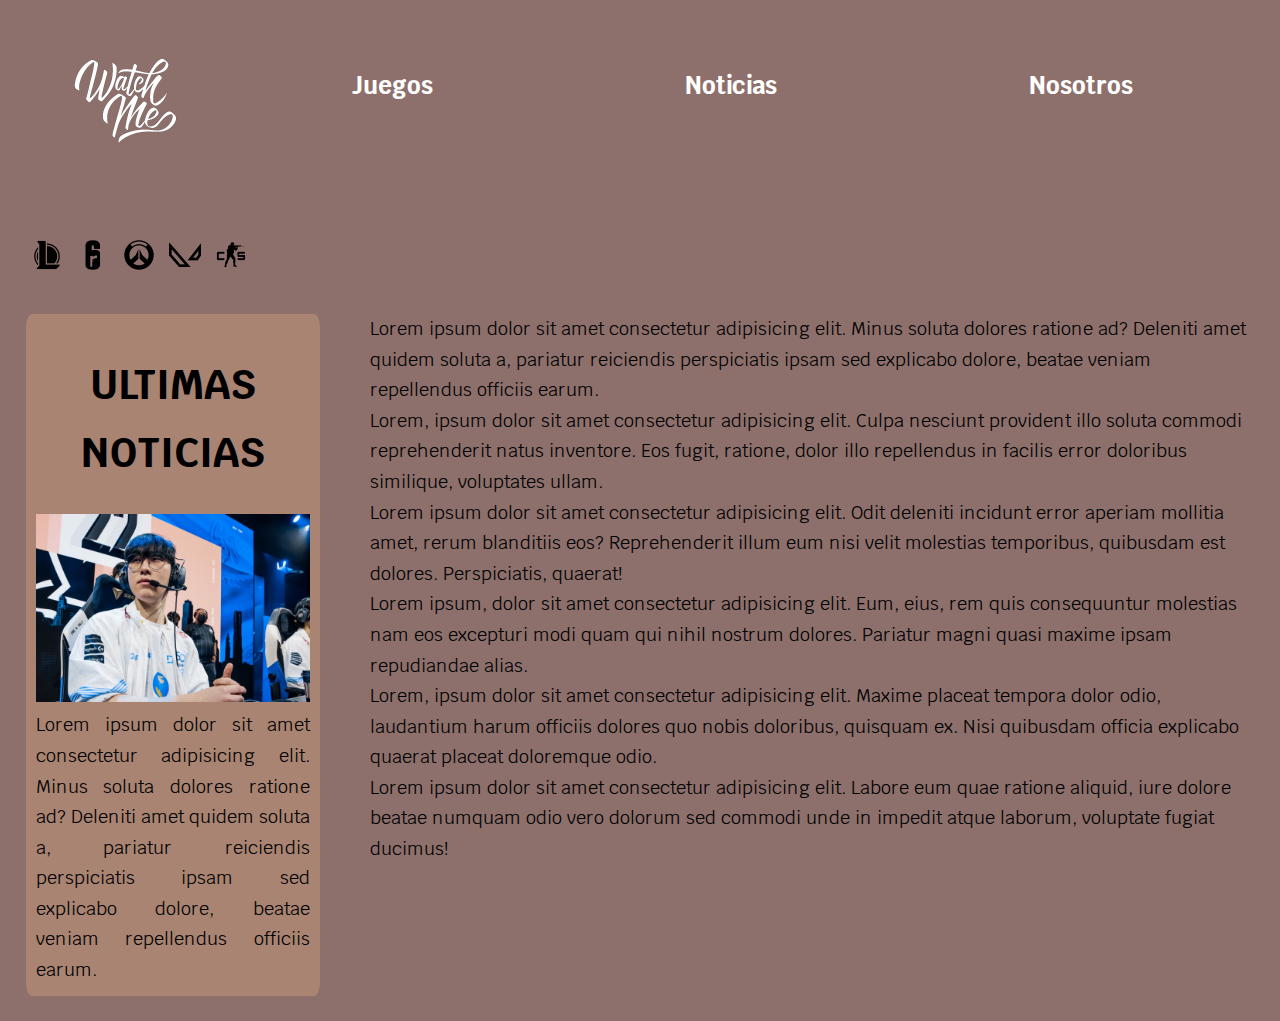
==== principal/index.html @ cdd433a1 "imagen main" ====
<!DOCTYPE html>
<html lang="en">

<head>
    <meta charset="UTF-8">
    <meta name="viewport" content="width=device-width, initial-scale=1.0">
    <link href="https://fonts.googleapis.com/css2?family=Krub:wght@400;700&display=swap" rel="stylesheet">
    <link rel="stylesheet" href="../css/normalize.css">
    <link rel="stylesheet" href="../css/style.css">
    <title>eWatch Me</title>
</head>

<body>
    <header>
        <div class="headerDiv">
            <a href="index.html"><img src="../imagenes/watchme.png" alt="WatchMe"></a>
            <div class="navegacion-principal">
                <a href="#" alt="Juegos">
                    <h3>Juegos</h3>
                </a>
                <a href="#" alt="Noticias">
                    <h3>Noticias</h3>
                </a>
                <a href="#" alt="Nosotros">
                    <h3>Nosotros</h3>
                </a>
            </div>
        </div>
    </header>
    <div class="iconos">
        <a href="juegos/LeagueOfLegens.html" alt="LoL" class="icono">
            <img src="../imagenes/LoL.png" alt="League Of Legends">
        </a>
        <a href="juegos/Rainbow6.html" alt="RainbowSix" class="icono">
            <img src="../imagenes/R6.png" alt="RainbowSix">
        </a>
        <a href="juegos/Overwatch2.html" alt="Overwatch2" class="icono">
            <img src="../imagenes/Overwatch.png" alt="Overwatch2">
        </a>
        <a href="juegos/Valorant.html" alt="Valorant" class="icono">
            <img src="../imagenes/Valorant.png" alt="Valorant">
        </a>
        <a href="juegos/CSGO.html" alt="CSGO" class="icono">
            <img src="../imagenes/CSGO.png" alt="CounterStrike">
        </a>
    </div>
    <main class="principal">
        <aside class="aside_izquierda">
            <div>
                <h1>ULTIMAS NOTICIAS</h1>
                <a href="">
                    <img src="../imagenes/ultimasNoticias.jpeg" alt="Imagen mundiales">
                    <p>
                        Lorem ipsum dolor sit amet consectetur adipisicing elit. Minus soluta dolores ratione ad?
                        Deleniti
                        amet quidem soluta a, pariatur reiciendis perspiciatis ipsam sed explicabo dolore, beatae veniam
                        repellendus officiis earum.
                    </p>
                </a>
            </div>
        </aside>
        <aside class="aside_derecha">
            <div>
                <p>Lorem ipsum dolor sit amet consectetur adipisicing elit. Minus soluta dolores ratione ad? Deleniti
                    amet quidem soluta a, pariatur reiciendis perspiciatis ipsam sed explicabo dolore, beatae veniam
                    repellendus officiis earum.</p>
            </div>
            <div>
                <p>Lorem, ipsum dolor sit amet consectetur adipisicing elit. Culpa nesciunt provident illo soluta
                    commodi reprehenderit natus inventore. Eos fugit, ratione, dolor illo repellendus in facilis error
                    doloribus similique, voluptates ullam.</p>
            </div>
            <div>
                <p>Lorem ipsum dolor sit amet consectetur adipisicing elit. Odit deleniti incidunt error aperiam
                    mollitia amet, rerum blanditiis eos? Reprehenderit illum eum nisi velit molestias temporibus,
                    quibusdam est dolores. Perspiciatis, quaerat!</p>
            </div>
            <div>
                <p>Lorem ipsum, dolor sit amet consectetur adipisicing elit. Eum, eius, rem quis consequuntur molestias
                    nam eos excepturi modi quam qui nihil nostrum dolores. Pariatur magni quasi maxime ipsam repudiandae
                    alias.</p>
            </div>
            <div>
                <p>Lorem, ipsum dolor sit amet consectetur adipisicing elit. Maxime placeat tempora dolor odio,
                    laudantium harum officiis dolores quo nobis doloribus, quisquam ex. Nisi quibusdam officia explicabo
                    quaerat placeat doloremque odio.</p>
            </div>
            <div>
                <p>Lorem ipsum dolor sit amet consectetur adipisicing elit. Labore eum quae ratione aliquid, iure dolore
                    beatae numquam odio vero dolorum sed commodi unde in impedit atque laborum, voluptate fugiat
                    ducimus!</p>
            </div>
        </aside>
    </main>
    <footer>

    </footer>
</body>

</html>
---- css/style.css ----
:root {
    --fondo: #8D706C;
    --tipografia: #B9B6AD;
    --iconografia: #544F53;
    --secundario: #A98472;
    --iconografiaSecundario: #C49E8B;
    --contenido: #9E99AD;
    --blanco: white;
    --negro: rgb(31, 29, 29);
    --fuentePrincipal: 'Krub', sans-serif; 
}

/* =================== BOX SIZING =================== */

html {
    box-sizing: border-box;
    font-size: 62.5%;
}

*, *:before, *:after {box-sizing: inherit;}

/* =================== GLOBALES =================== */

body {
    font-size: 1.6rem;
    background-color: var(--fondo);
    font-family: var(--fuentePrincipal);
    /*Interlineado*/
    line-height: 1.7;
    margin: 2%;
}

p {font-size: 1.8rem;}

a {
    text-decoration: none;
    color: var(--blanco);
}

.contenedor {
    max-width: 80rem;
    margin: 0 auto;
}

h1, h2, h3 {text-align: center;}

h1 {font-size: 4rem;}

h2 {font-size: 3.2rem;}

h3 {font-size: 2.4rem;}

/* =================== HEADER =================== */

.headerDiv {
    display: grid;
    grid-template-columns: 1fr 1fr;
}

.navegacion-principal {
    margin-bottom: 1rem;
    display: flex;
    flex-direction: column;
    text-align: center;
    gap: 1rem;
}

.headerDiv img {
    max-width: 15rem;
    width: 100%;
    margin-bottom: 5rem;
}

@media (min-width: 768px) {
    .headerDiv {
        display: grid;
        grid-template-columns: 1fr 5fr;
    }
    .navegacion-principal {
        margin-top: 4rem;
        display: flex;
        flex-direction: row;
        justify-content: space-around;
        font-size: 3rem;
    }
    .headerDiv img {
        max-width: 20rem;
    }
}

.navegacion-principal a:hover{
    color: var(--iconografia);
}

/* =================== ICONOS =================== */

.iconos {
    display: flex;
    justify-content: space-evenly;
    max-width: 100%;
    text-align: center;
    background: none;
}

.icono img {
    padding: .5rem;
    border-radius: 25%;
}

.icono img:hover {
    background: var(--tipografia);
}

.seleccionado img{
    background-color: var(--iconografiaSecundario);
}

.seleccionado img:hover{
    background: var(--iconografiaSecundario);
}

@media (min-width: 768px) {
    .iconos {
        display: inline;
        max-width: 100%;
        text-align: left;
        background: none;
    }
}

/* =================== MAIN =================== */

.principal {
    margin-top: 3rem;
    display: grid;
    grid-template-columns: 1fr 3fr;
    gap: 5rem;
}

.aside_izquierda {
    background-color: var(--secundario);
    border-radius: 2%;
    padding: 1rem;
}

.aside_izquierda a {
    color: black;
    text-align: justify;
}

.aside_izquierda img{
    width: 100%;
    transition: transform .3s;
}

.aside_izquierda img:hover {transform: scale(1.05);}
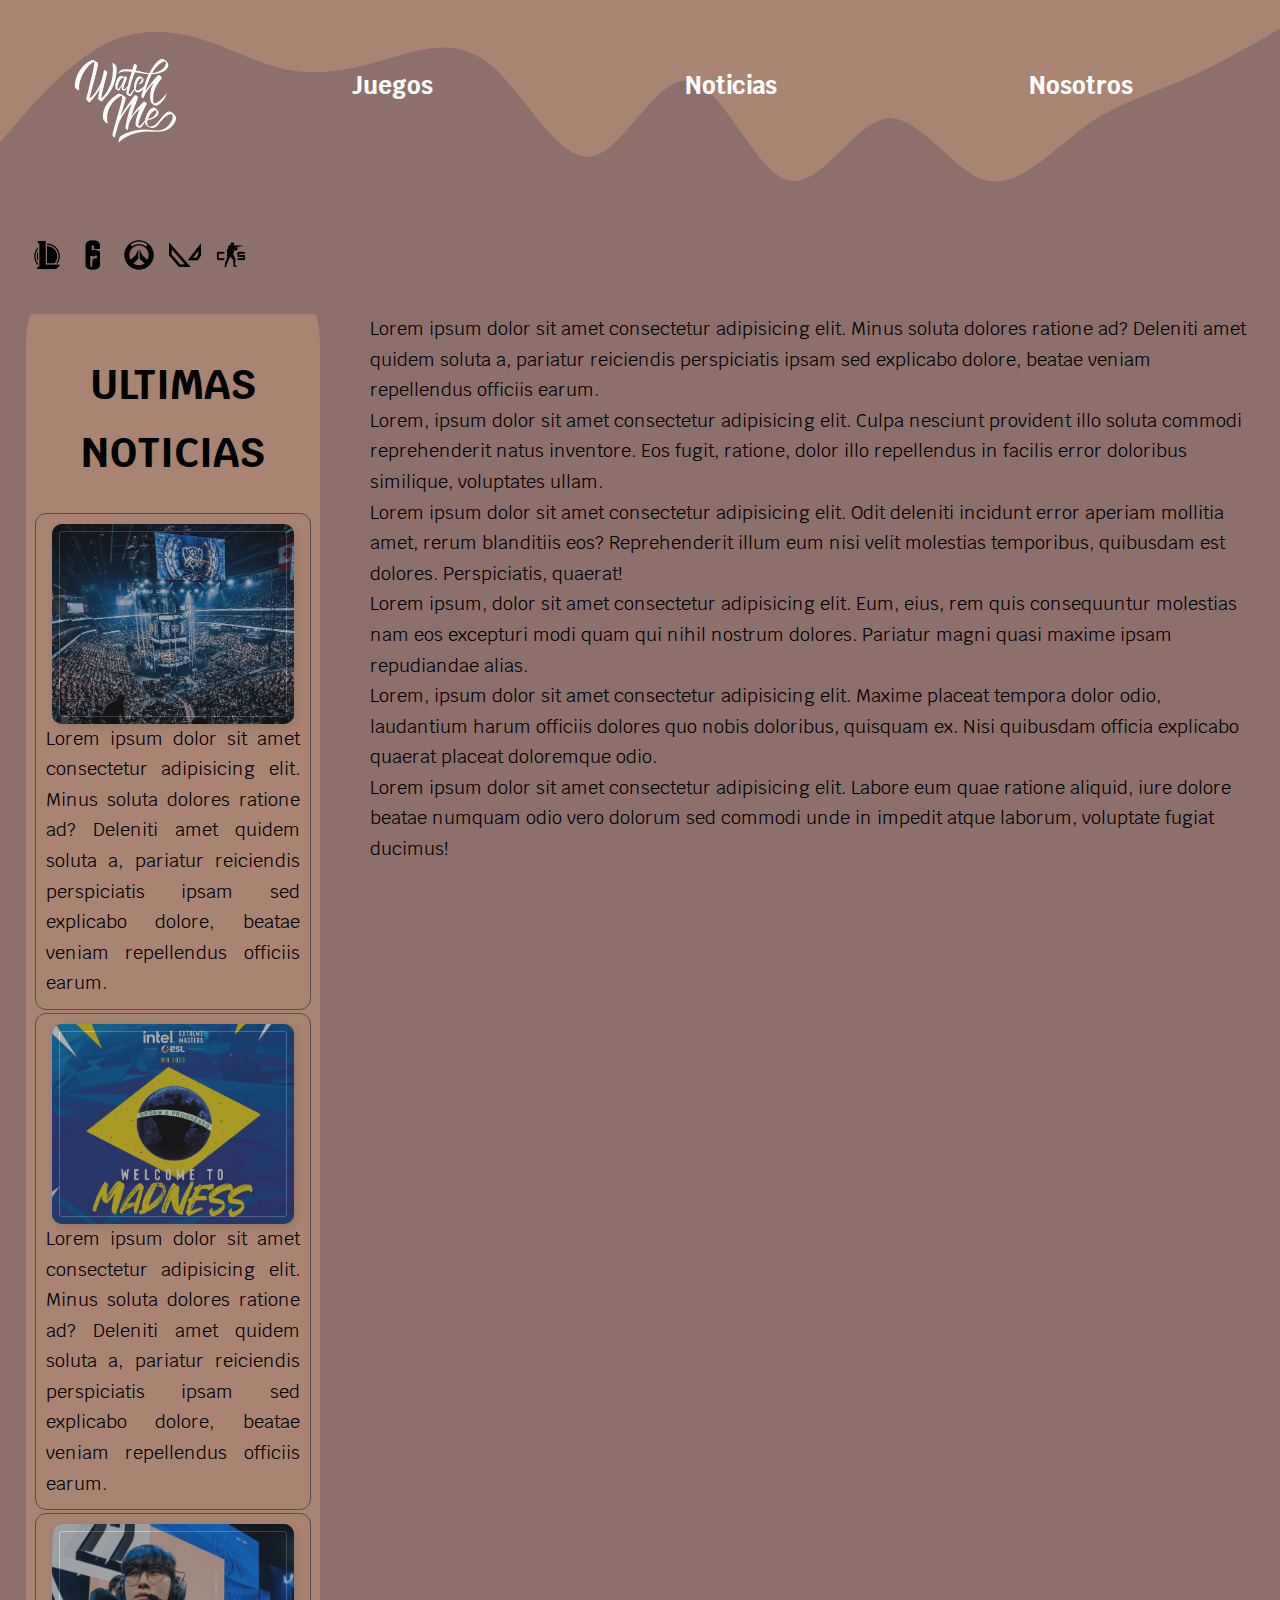
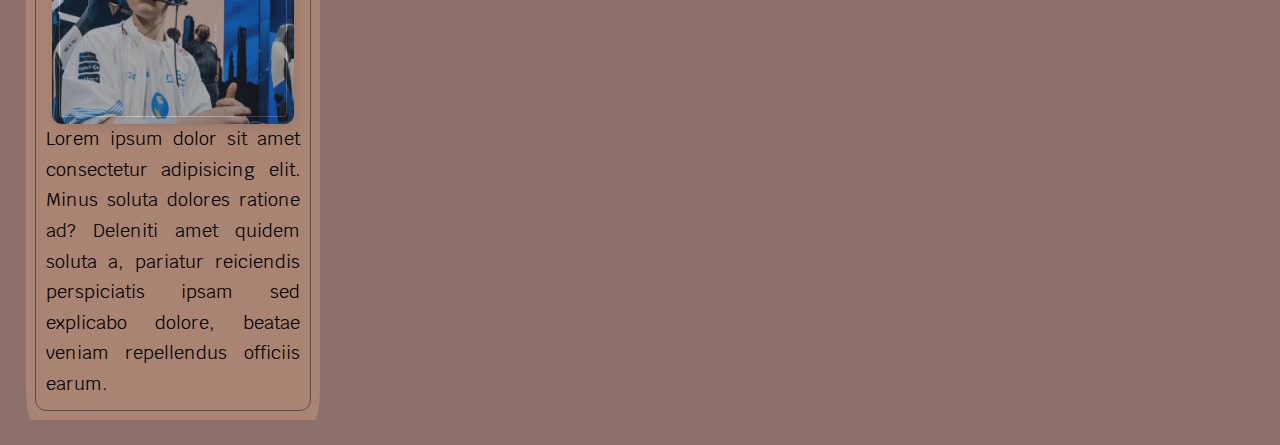
==== commit 10418875: "Main update" ====
--- a/principal/index.html
+++ b/principal/index.html
@@ -1,100 +1,132 @@
 <!DOCTYPE html>
 <html lang="en">
+    <head>
+        <meta charset="UTF-8" />
+        <meta name="viewport" content="width=device-width, initial-scale=1.0" />
+        <link href="https://fonts.googleapis.com/css2?family=Krub:wght@400;700&display=swap" rel="stylesheet" />
+        <link rel="stylesheet" href="../css/normalize.css" />
+        <link rel="stylesheet" href="../css/style.css" />
+        <title>eWatch Me</title>
+    </head>
 
-<head>
-    <meta charset="UTF-8">
-    <meta name="viewport" content="width=device-width, initial-scale=1.0">
-    <link href="https://fonts.googleapis.com/css2?family=Krub:wght@400;700&display=swap" rel="stylesheet">
-    <link rel="stylesheet" href="../css/normalize.css">
-    <link rel="stylesheet" href="../css/style.css">
-    <title>eWatch Me</title>
-</head>
-
-<body>
-    <header>
-        <div class="headerDiv">
-            <a href="index.html"><img src="../imagenes/watchme.png" alt="WatchMe"></a>
-            <div class="navegacion-principal">
-                <a href="#" alt="Juegos">
-                    <h3>Juegos</h3>
-                </a>
-                <a href="#" alt="Noticias">
-                    <h3>Noticias</h3>
-                </a>
-                <a href="#" alt="Nosotros">
-                    <h3>Nosotros</h3>
-                </a>
+    <body>
+        <header>
+            <svg class="waves" xmlns="http://www.w3.org/2000/svg" viewBox="0 0 1440 320">
+                <path
+                    fill="#a98472"
+                    fill-opacity="1"
+                    d="M0,160L18.5,138.7C36.9,117,74,75,111,53.3C147.7,32,185,32,222,42.7C258.5,53,295,75,332,80C369.2,85,406,75,443,64C480,53,517,43,554,74.7C590.8,107,628,181,665,176C701.5,171,738,85,775,90.7C812.3,96,849,192,886,202.7C923.1,213,960,139,997,133.3C1033.8,128,1071,192,1108,202.7C1144.6,213,1182,171,1218,144C1255.4,117,1292,107,1329,90.7C1366.2,75,1403,53,1422,42.7L1440,32L1440,0L1421.5,0C1403.1,0,1366,0,1329,0C1292.3,0,1255,0,1218,0C1181.5,0,1145,0,1108,0C1070.8,0,1034,0,997,0C960,0,923,0,886,0C849.2,0,812,0,775,0C738.5,0,702,0,665,0C627.7,0,591,0,554,0C516.9,0,480,0,443,0C406.2,0,369,0,332,0C295.4,0,258,0,222,0C184.6,0,148,0,111,0C73.8,0,37,0,18,0L0,0Z"></path>
+            </svg>
+            <div class="headerDiv">
+                <a href="index.html"><img src="../imagenes/watchme.png" alt="WatchMe" /></a>
+                <div class="navegacion-principal">
+                    <a href="#" alt="Juegos">
+                        <h3>Juegos</h3>
+                    </a>
+                    <a href="#" alt="Noticias">
+                        <h3>Noticias</h3>
+                    </a>
+                    <a href="#" alt="Nosotros">
+                        <h3>Nosotros</h3>
+                    </a>
+                </div>
             </div>
+        </header>
+        <div class="iconos">
+            <a href="juegos/LeagueOfLegens.html" alt="LoL" class="icono">
+                <img src="../imagenes/LoL.png" alt="League Of Legends" />
+            </a>
+            <a href="juegos/Rainbow6.html" alt="RainbowSix" class="icono">
+                <img src="../imagenes/R6.png" alt="RainbowSix" />
+            </a>
+            <a href="juegos/Overwatch2.html" alt="Overwatch2" class="icono">
+                <img src="../imagenes/Overwatch.png" alt="Overwatch2" />
+            </a>
+            <a href="juegos/Valorant.html" alt="Valorant" class="icono">
+                <img src="../imagenes/Valorant.png" alt="Valorant" />
+            </a>
+            <a href="juegos/CSGO.html" alt="CSGO" class="icono">
+                <img src="../imagenes/CSGO.png" alt="CounterStrike" />
+            </a>
         </div>
-    </header>
-    <div class="iconos">
-        <a href="juegos/LeagueOfLegens.html" alt="LoL" class="icono">
-            <img src="../imagenes/LoL.png" alt="League Of Legends">
-        </a>
-        <a href="juegos/Rainbow6.html" alt="RainbowSix" class="icono">
-            <img src="../imagenes/R6.png" alt="RainbowSix">
-        </a>
-        <a href="juegos/Overwatch2.html" alt="Overwatch2" class="icono">
-            <img src="../imagenes/Overwatch.png" alt="Overwatch2">
-        </a>
-        <a href="juegos/Valorant.html" alt="Valorant" class="icono">
-            <img src="../imagenes/Valorant.png" alt="Valorant">
-        </a>
-        <a href="juegos/CSGO.html" alt="CSGO" class="icono">
-            <img src="../imagenes/CSGO.png" alt="CounterStrike">
-        </a>
-    </div>
-    <main class="principal">
-        <aside class="aside_izquierda">
-            <div>
-                <h1>ULTIMAS NOTICIAS</h1>
-                <a href="">
-                    <img src="../imagenes/ultimasNoticias.jpeg" alt="Imagen mundiales">
+        <main class="principal">
+            <aside class="aside_izquierda">
+                <div>
+                    <h1>ULTIMAS NOTICIAS</h1>
+                    <div class="noticia">
+                        <a href="#">
+                            <div class="tarjeta">
+                                <img class="tarjeta-img" src="../imagenes/finals.webp" alt="Imagen mundiales" />
+                            </div>
+                            <p>
+                                Lorem ipsum dolor sit amet consectetur adipisicing elit. Minus soluta dolores ratione ad? Deleniti amet quidem soluta a, pariatur reiciendis perspiciatis ipsam sed
+                                explicabo dolore, beatae veniam repellendus officiis earum.
+                            </p>
+                        </a>
+                    </div>
+                    <div class="noticia">
+                        <a href="#">
+                            <div class="tarjeta">
+                                <img class="tarjeta-img" src="../imagenes/madness.webp" alt="Imagen mundiales" />
+                            </div>
+                            <p>
+                                Lorem ipsum dolor sit amet consectetur adipisicing elit. Minus soluta dolores ratione ad? Deleniti amet quidem soluta a, pariatur reiciendis perspiciatis ipsam sed
+                                explicabo dolore, beatae veniam repellendus officiis earum.
+                            </p>
+                        </a>
+                    </div>
+                    <div class="noticia">
+                        <a href="#">
+                            <div class="tarjeta">
+                                <img class="tarjeta-img" src="../imagenes/ultimasNoticias.jpeg" alt="Imagen mundiales" />
+                            </div>
+                            <p>
+                                Lorem ipsum dolor sit amet consectetur adipisicing elit. Minus soluta dolores ratione ad? Deleniti amet quidem soluta a, pariatur reiciendis perspiciatis ipsam sed
+                                explicabo dolore, beatae veniam repellendus officiis earum.
+                            </p>
+                        </a>
+                    </div>
+                </div>
+            </aside>
+            <aside class="aside_derecha">
+                <div>
                     <p>
-                        Lorem ipsum dolor sit amet consectetur adipisicing elit. Minus soluta dolores ratione ad?
-                        Deleniti
-                        amet quidem soluta a, pariatur reiciendis perspiciatis ipsam sed explicabo dolore, beatae veniam
-                        repellendus officiis earum.
+                        Lorem ipsum dolor sit amet consectetur adipisicing elit. Minus soluta dolores ratione ad? Deleniti amet quidem soluta a, pariatur reiciendis perspiciatis ipsam sed explicabo
+                        dolore, beatae veniam repellendus officiis earum.
                     </p>
-                </a>
-            </div>
-        </aside>
-        <aside class="aside_derecha">
-            <div>
-                <p>Lorem ipsum dolor sit amet consectetur adipisicing elit. Minus soluta dolores ratione ad? Deleniti
-                    amet quidem soluta a, pariatur reiciendis perspiciatis ipsam sed explicabo dolore, beatae veniam
-                    repellendus officiis earum.</p>
-            </div>
-            <div>
-                <p>Lorem, ipsum dolor sit amet consectetur adipisicing elit. Culpa nesciunt provident illo soluta
-                    commodi reprehenderit natus inventore. Eos fugit, ratione, dolor illo repellendus in facilis error
-                    doloribus similique, voluptates ullam.</p>
-            </div>
-            <div>
-                <p>Lorem ipsum dolor sit amet consectetur adipisicing elit. Odit deleniti incidunt error aperiam
-                    mollitia amet, rerum blanditiis eos? Reprehenderit illum eum nisi velit molestias temporibus,
-                    quibusdam est dolores. Perspiciatis, quaerat!</p>
-            </div>
-            <div>
-                <p>Lorem ipsum, dolor sit amet consectetur adipisicing elit. Eum, eius, rem quis consequuntur molestias
-                    nam eos excepturi modi quam qui nihil nostrum dolores. Pariatur magni quasi maxime ipsam repudiandae
-                    alias.</p>
-            </div>
-            <div>
-                <p>Lorem, ipsum dolor sit amet consectetur adipisicing elit. Maxime placeat tempora dolor odio,
-                    laudantium harum officiis dolores quo nobis doloribus, quisquam ex. Nisi quibusdam officia explicabo
-                    quaerat placeat doloremque odio.</p>
-            </div>
-            <div>
-                <p>Lorem ipsum dolor sit amet consectetur adipisicing elit. Labore eum quae ratione aliquid, iure dolore
-                    beatae numquam odio vero dolorum sed commodi unde in impedit atque laborum, voluptate fugiat
-                    ducimus!</p>
-            </div>
-        </aside>
-    </main>
-    <footer>
-
-    </footer>
-</body>
-
-</html>+                </div>
+                <div>
+                    <p>
+                        Lorem, ipsum dolor sit amet consectetur adipisicing elit. Culpa nesciunt provident illo soluta commodi reprehenderit natus inventore. Eos fugit, ratione, dolor illo repellendus
+                        in facilis error doloribus similique, voluptates ullam.
+                    </p>
+                </div>
+                <div>
+                    <p>
+                        Lorem ipsum dolor sit amet consectetur adipisicing elit. Odit deleniti incidunt error aperiam mollitia amet, rerum blanditiis eos? Reprehenderit illum eum nisi velit molestias
+                        temporibus, quibusdam est dolores. Perspiciatis, quaerat!
+                    </p>
+                </div>
+                <div>
+                    <p>
+                        Lorem ipsum, dolor sit amet consectetur adipisicing elit. Eum, eius, rem quis consequuntur molestias nam eos excepturi modi quam qui nihil nostrum dolores. Pariatur magni quasi
+                        maxime ipsam repudiandae alias.
+                    </p>
+                </div>
+                <div>
+                    <p>
+                        Lorem, ipsum dolor sit amet consectetur adipisicing elit. Maxime placeat tempora dolor odio, laudantium harum officiis dolores quo nobis doloribus, quisquam ex. Nisi quibusdam
+                        officia explicabo quaerat placeat doloremque odio.
+                    </p>
+                </div>
+                <div>
+                    <p>
+                        Lorem ipsum dolor sit amet consectetur adipisicing elit. Labore eum quae ratione aliquid, iure dolore beatae numquam odio vero dolorum sed commodi unde in impedit atque
+                        laborum, voluptate fugiat ducimus!
+                    </p>
+                </div>
+            </aside>
+        </main>
+        <footer></footer>
+    </body>
+</html>
--- a/css/style.css
+++ b/css/style.css
@@ -1,13 +1,13 @@
 :root {
-    --fondo: #8D706C;
-    --tipografia: #B9B6AD;
-    --iconografia: #544F53;
-    --secundario: #A98472;
-    --iconografiaSecundario: #C49E8B;
-    --contenido: #9E99AD;
+    --fondo: #8d706c;
+    --tipografia: #b9b6ad;
+    --iconografia: #544f53;
+    --secundario: #a98472;
+    --iconografiaSecundario: #c49e8b;
+    --contenido: #9e99ad;
     --blanco: white;
     --negro: rgb(31, 29, 29);
-    --fuentePrincipal: 'Krub', sans-serif; 
+    --fuentePrincipal: "Krub", sans-serif;
 }
 
 /* =================== BOX SIZING =================== */
@@ -17,7 +17,11 @@
     font-size: 62.5%;
 }
 
-*, *:before, *:after {box-sizing: inherit;}
+*,
+*:before,
+*:after {
+    box-sizing: inherit;
+}
 
 /* =================== GLOBALES =================== */
 
@@ -30,7 +34,9 @@
     margin: 2%;
 }
 
-p {font-size: 1.8rem;}
+p {
+    font-size: 1.8rem;
+}
 
 a {
     text-decoration: none;
@@ -42,13 +48,32 @@
     margin: 0 auto;
 }
 
-h1, h2, h3 {text-align: center;}
-
-h1 {font-size: 4rem;}
-
-h2 {font-size: 3.2rem;}
-
-h3 {font-size: 2.4rem;}
+h1,
+h2,
+h3 {
+    text-align: center;
+}
+
+h1 {
+    font-size: 4rem;
+}
+
+h2 {
+    font-size: 3.2rem;
+}
+
+h3 {
+    font-size: 2.4rem;
+}
+
+/* =================== WAVES =================== */
+
+.waves {
+    position: absolute;
+    z-index: -1;
+    top: 0;
+    left: 0;
+}
 
 /* =================== HEADER =================== */
 
@@ -88,7 +113,7 @@
     }
 }
 
-.navegacion-principal a:hover{
+.navegacion-principal a:hover {
     color: var(--iconografia);
 }
 
@@ -103,7 +128,7 @@
 }
 
 .icono img {
-    padding: .5rem;
+    padding: 0.5rem;
     border-radius: 25%;
 }
 
@@ -111,11 +136,11 @@
     background: var(--tipografia);
 }
 
-.seleccionado img{
+.seleccionado img {
     background-color: var(--iconografiaSecundario);
 }
 
-.seleccionado img:hover{
+.seleccionado img:hover {
     background: var(--iconografiaSecundario);
 }
 
@@ -148,9 +173,40 @@
     text-align: justify;
 }
 
-.aside_izquierda img{
+.noticia {
+    outline: 1px solid var(--iconografia);
+    border-radius: 10px;
+    padding: 10px;
+    margin-bottom: 5px;
+}
+
+.noticia:last-of-type {
+    margin-bottom: unset;
+}
+
+.tarjeta {
+    width: 95%;
+    height: 200px;
+    background-color: #333;
+    border-radius: 10px;
+    outline: 1px solid rgba(255, 255, 255, 0.5);
+    outline-offset: -8px;
+    box-shadow: 3px 3px 10px rgba(0, 0, 0, 0.1);
+    position: relative;
+    margin: 0 auto;
+    overflow: hidden;
+}
+
+.tarjeta-img {
+    position: absolute;
+    inset: 0;
     width: 100%;
-    transition: transform .3s;
-}
-
-.aside_izquierda img:hover {transform: scale(1.05);}+    height: 100%;
+    object-fit: cover;
+    opacity: 0.6;
+    transition: transform 0.75s;
+}
+
+.noticia:hover .tarjeta-img {
+    transform: scale(1.2);
+}
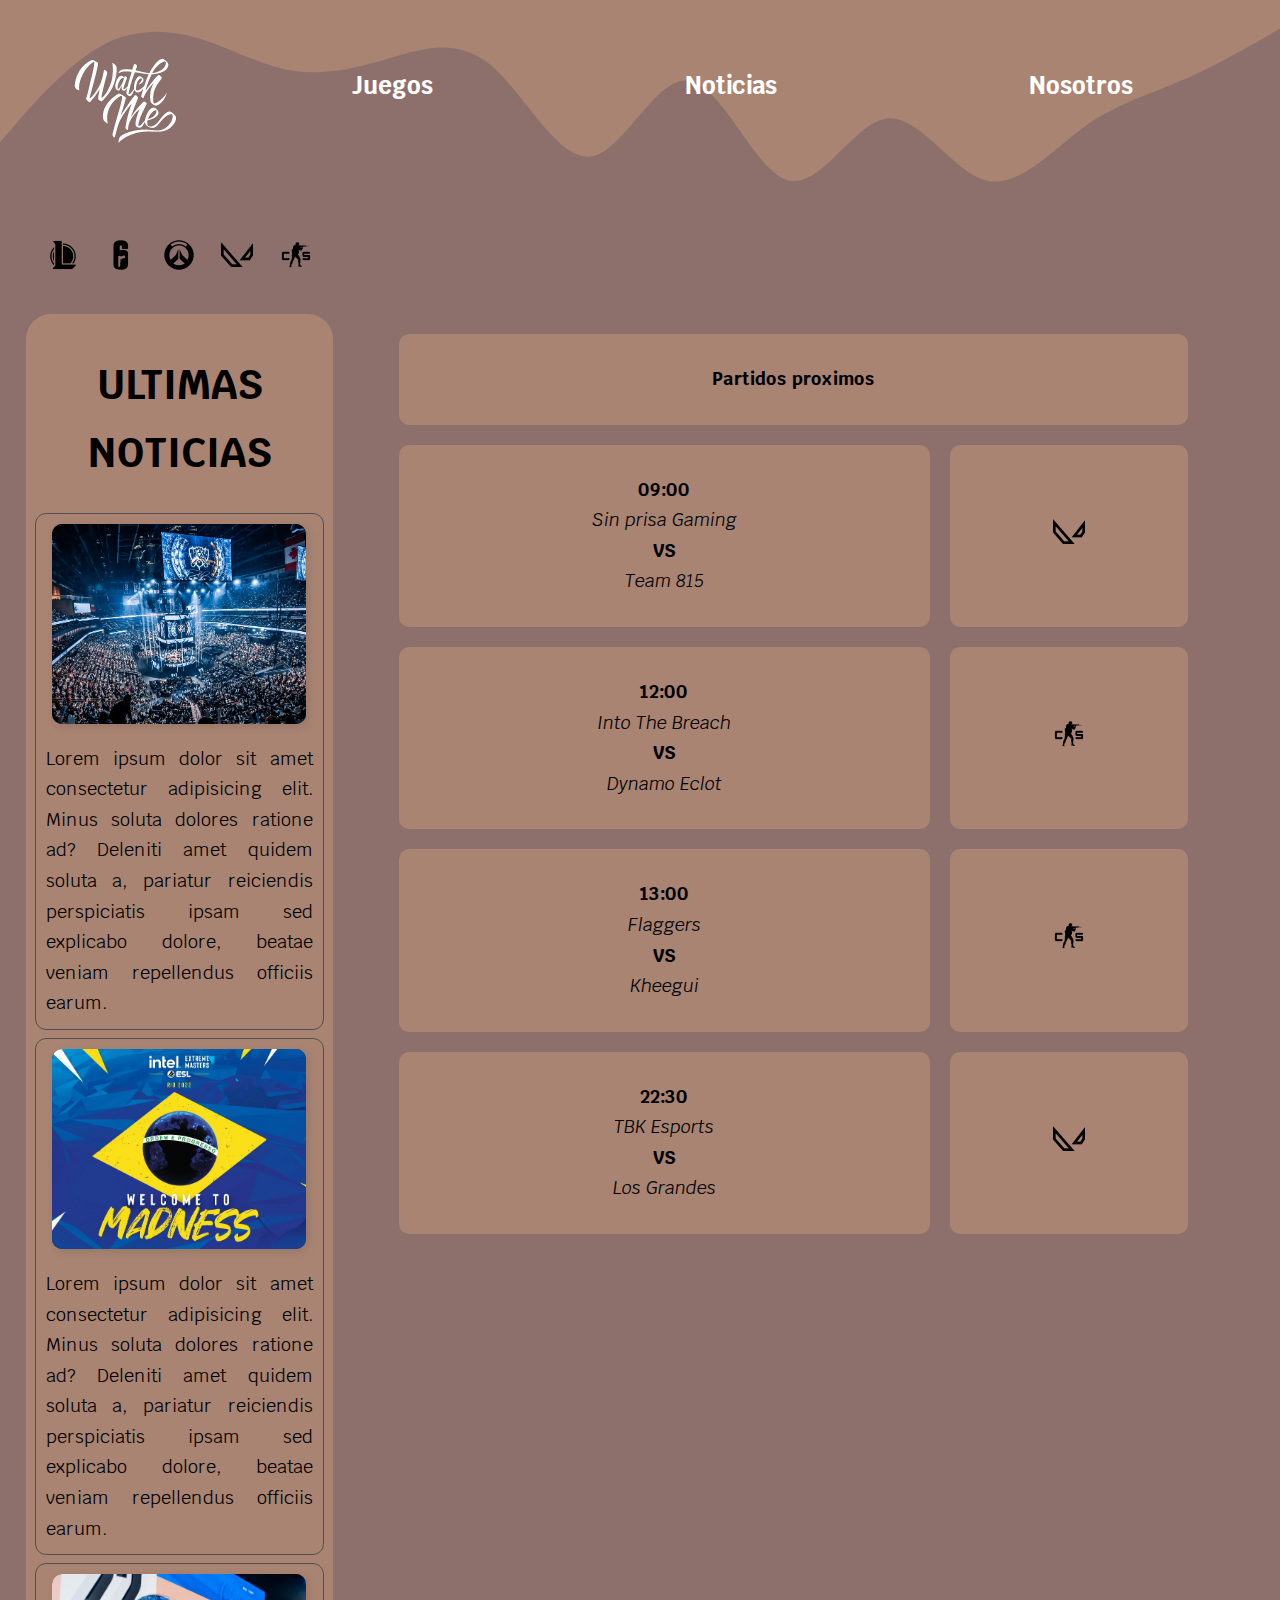
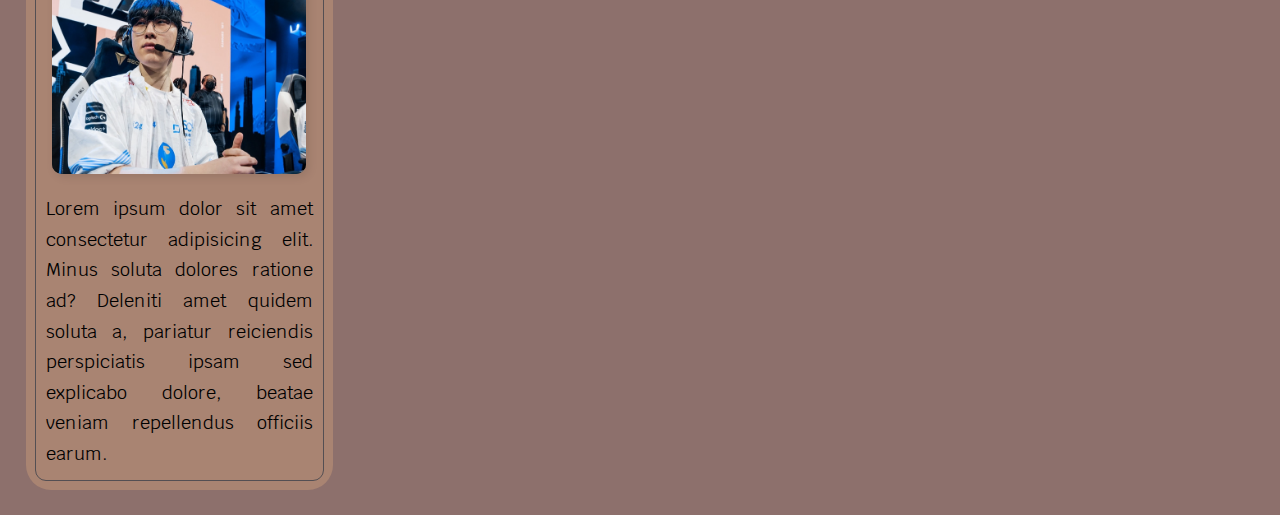
==== commit 86e53d2f: "Tabla" ====
--- a/principal/index.html
+++ b/principal/index.html
@@ -58,10 +58,7 @@
                             <div class="tarjeta">
                                 <img class="tarjeta-img" src="../imagenes/finals.webp" alt="Imagen mundiales" />
                             </div>
-                            <p>
-                                Lorem ipsum dolor sit amet consectetur adipisicing elit. Minus soluta dolores ratione ad? Deleniti amet quidem soluta a, pariatur reiciendis perspiciatis ipsam sed
-                                explicabo dolore, beatae veniam repellendus officiis earum.
-                            </p>
+                            <p>Lorem ipsum dolor sit amet consectetur adipisicing elit. Minus soluta dolores ratione ad? Deleniti amet quidem soluta a, pariatur reiciendis perspiciatis ipsam sed explicabo dolore, beatae veniam repellendus officiis earum.</p>
                         </a>
                     </div>
                     <div class="noticia">
@@ -69,10 +66,7 @@
                             <div class="tarjeta">
                                 <img class="tarjeta-img" src="../imagenes/madness.webp" alt="Imagen mundiales" />
                             </div>
-                            <p>
-                                Lorem ipsum dolor sit amet consectetur adipisicing elit. Minus soluta dolores ratione ad? Deleniti amet quidem soluta a, pariatur reiciendis perspiciatis ipsam sed
-                                explicabo dolore, beatae veniam repellendus officiis earum.
-                            </p>
+                            <p>Lorem ipsum dolor sit amet consectetur adipisicing elit. Minus soluta dolores ratione ad? Deleniti amet quidem soluta a, pariatur reiciendis perspiciatis ipsam sed explicabo dolore, beatae veniam repellendus officiis earum.</p>
                         </a>
                     </div>
                     <div class="noticia">
@@ -80,51 +74,61 @@
                             <div class="tarjeta">
                                 <img class="tarjeta-img" src="../imagenes/ultimasNoticias.jpeg" alt="Imagen mundiales" />
                             </div>
-                            <p>
-                                Lorem ipsum dolor sit amet consectetur adipisicing elit. Minus soluta dolores ratione ad? Deleniti amet quidem soluta a, pariatur reiciendis perspiciatis ipsam sed
-                                explicabo dolore, beatae veniam repellendus officiis earum.
-                            </p>
+                            <p>Lorem ipsum dolor sit amet consectetur adipisicing elit. Minus soluta dolores ratione ad? Deleniti amet quidem soluta a, pariatur reiciendis perspiciatis ipsam sed explicabo dolore, beatae veniam repellendus officiis earum.</p>
                         </a>
                     </div>
                 </div>
             </aside>
             <aside class="aside_derecha">
-                <div>
-                    <p>
-                        Lorem ipsum dolor sit amet consectetur adipisicing elit. Minus soluta dolores ratione ad? Deleniti amet quidem soluta a, pariatur reiciendis perspiciatis ipsam sed explicabo
-                        dolore, beatae veniam repellendus officiis earum.
-                    </p>
-                </div>
-                <div>
-                    <p>
-                        Lorem, ipsum dolor sit amet consectetur adipisicing elit. Culpa nesciunt provident illo soluta commodi reprehenderit natus inventore. Eos fugit, ratione, dolor illo repellendus
-                        in facilis error doloribus similique, voluptates ullam.
-                    </p>
-                </div>
-                <div>
-                    <p>
-                        Lorem ipsum dolor sit amet consectetur adipisicing elit. Odit deleniti incidunt error aperiam mollitia amet, rerum blanditiis eos? Reprehenderit illum eum nisi velit molestias
-                        temporibus, quibusdam est dolores. Perspiciatis, quaerat!
-                    </p>
-                </div>
-                <div>
-                    <p>
-                        Lorem ipsum, dolor sit amet consectetur adipisicing elit. Eum, eius, rem quis consequuntur molestias nam eos excepturi modi quam qui nihil nostrum dolores. Pariatur magni quasi
-                        maxime ipsam repudiandae alias.
-                    </p>
-                </div>
-                <div>
-                    <p>
-                        Lorem, ipsum dolor sit amet consectetur adipisicing elit. Maxime placeat tempora dolor odio, laudantium harum officiis dolores quo nobis doloribus, quisquam ex. Nisi quibusdam
-                        officia explicabo quaerat placeat doloremque odio.
-                    </p>
-                </div>
-                <div>
-                    <p>
-                        Lorem ipsum dolor sit amet consectetur adipisicing elit. Labore eum quae ratione aliquid, iure dolore beatae numquam odio vero dolorum sed commodi unde in impedit atque
-                        laborum, voluptate fugiat ducimus!
-                    </p>
-                </div>
+                <table class="tabla">
+                    <tr>
+                        <th colspan="2"><p>Partidos proximos</p></th>
+                    </tr>
+                    <tr>
+                        <td>
+                            <strong><p>09:00</p></strong>
+                            <i><p>Sin prisa Gaming</p></i>
+                            <strong><p>VS</p></strong>
+                            <i><p>Team 815</p></i>
+                        </td>
+                        <td>
+                            <img src="../imagenes/Valorant.png" alt="Icono Valorant" />
+                        </td>
+                    </tr>
+                    <tr>
+                        <td>
+                            <strong><p>12:00</p></strong>
+                            <i><p>Into The Breach</p></i>
+                            <strong><p>VS</p></strong>
+                            <i><p>Dynamo Eclot</p></i>
+                        </td>
+                        <td>
+                            <img src="../imagenes/CSGO.png" alt="Icono Valorant" />
+                        </td>
+                    </tr>
+                    <tr>
+                        <td>
+                            <strong><p>13:00</p></strong>
+                            <i><p>Flaggers</p></i>
+                            <strong><p>VS</p></strong>
+                            <i><p>Kheegui</p></i>
+                        </td>
+                        <td>
+                            <img src="../imagenes/CSGO.png" alt="Icono Valorant" />
+                        </td>
+                    </tr>
+                    <tr>
+                        <td>
+                            <strong><p>22:30</p></strong>
+                            <i><p>TBK Esports</p></i>
+                            <strong><p>VS</p></strong>
+                            <i><p>Los Grandes</p></i>
+                        </td>
+                        <td>
+                            <img src="../imagenes/Valorant.png" alt="Icono Valorant" />
+                        </td>
+                    </tr>
+                </table>
             </aside>
         </main>
         <footer></footer>
--- a/css/style.css
+++ b/css/style.css
@@ -122,9 +122,7 @@
 .iconos {
     display: flex;
     justify-content: space-evenly;
-    max-width: 100%;
-    text-align: center;
-    background: none;
+    text-align: center;
 }
 
 .icono img {
@@ -146,10 +144,8 @@
 
 @media (min-width: 768px) {
     .iconos {
-        display: inline;
-        max-width: 100%;
-        text-align: left;
-        background: none;
+        display: flex;
+        max-width: 25%;
     }
 }
 
@@ -158,13 +154,31 @@
 .principal {
     margin-top: 3rem;
     display: grid;
-    grid-template-columns: 1fr 3fr;
-    gap: 5rem;
-}
+    grid-template-columns: repeat(1, 1fr);
+    gap: 2.5rem;
+}
+
+.aside_izquierda {
+    grid-row: 2 / 3;
+}
+
+@media (min-width: 768px) {
+    .principal {
+        margin-top: 3rem;
+        display: grid;
+        gap: unset;
+        grid-template-columns: 1fr 3fr;
+    }
+    .aside_izquierda {
+        grid-row: unset;
+    }
+}
+
+/* =================== NOTICIAS =================== */
 
 .aside_izquierda {
     background-color: var(--secundario);
-    border-radius: 2%;
+    border-radius: 2.5rem;
     padding: 1rem;
 }
 
@@ -174,10 +188,10 @@
 }
 
 .noticia {
-    outline: 1px solid var(--iconografia);
-    border-radius: 10px;
-    padding: 10px;
-    margin-bottom: 5px;
+    outline: 0.1rem solid var(--iconografia);
+    border-radius: 1rem;
+    padding: 1rem;
+    margin-bottom: 1rem;
 }
 
 .noticia:last-of-type {
@@ -186,15 +200,16 @@
 
 .tarjeta {
     width: 95%;
-    height: 200px;
+    height: 20rem;
     background-color: #333;
-    border-radius: 10px;
-    outline: 1px solid rgba(255, 255, 255, 0.5);
-    outline-offset: -8px;
-    box-shadow: 3px 3px 10px rgba(0, 0, 0, 0.1);
+    border-radius: 1rem;
+    outline: 0.1 solid rgba(255, 255, 255, 0.5);
+    outline-offset: -0.8rem;
+    box-shadow: 0.3rem 0.3rem 1rem rgba(0, 0, 0, 0.1);
     position: relative;
     margin: 0 auto;
     overflow: hidden;
+    margin-bottom: 2rem;
 }
 
 .tarjeta-img {
@@ -203,10 +218,34 @@
     width: 100%;
     height: 100%;
     object-fit: cover;
-    opacity: 0.6;
     transition: transform 0.75s;
 }
 
 .noticia:hover .tarjeta-img {
     transform: scale(1.2);
 }
+
+/* =================== UPCOMING =================== */
+
+.tabla {
+    margin: 0 auto;
+    width: 90%;
+    border-collapse: separate;
+    border-spacing: 2rem;
+}
+
+th {
+    padding: 2rem;
+}
+
+tr {
+    background-color: var(--secundario);
+    padding: 1rem;
+}
+
+td,
+th {
+    border-radius: 1rem;
+    text-align: center;
+    padding: 3rem;
+}
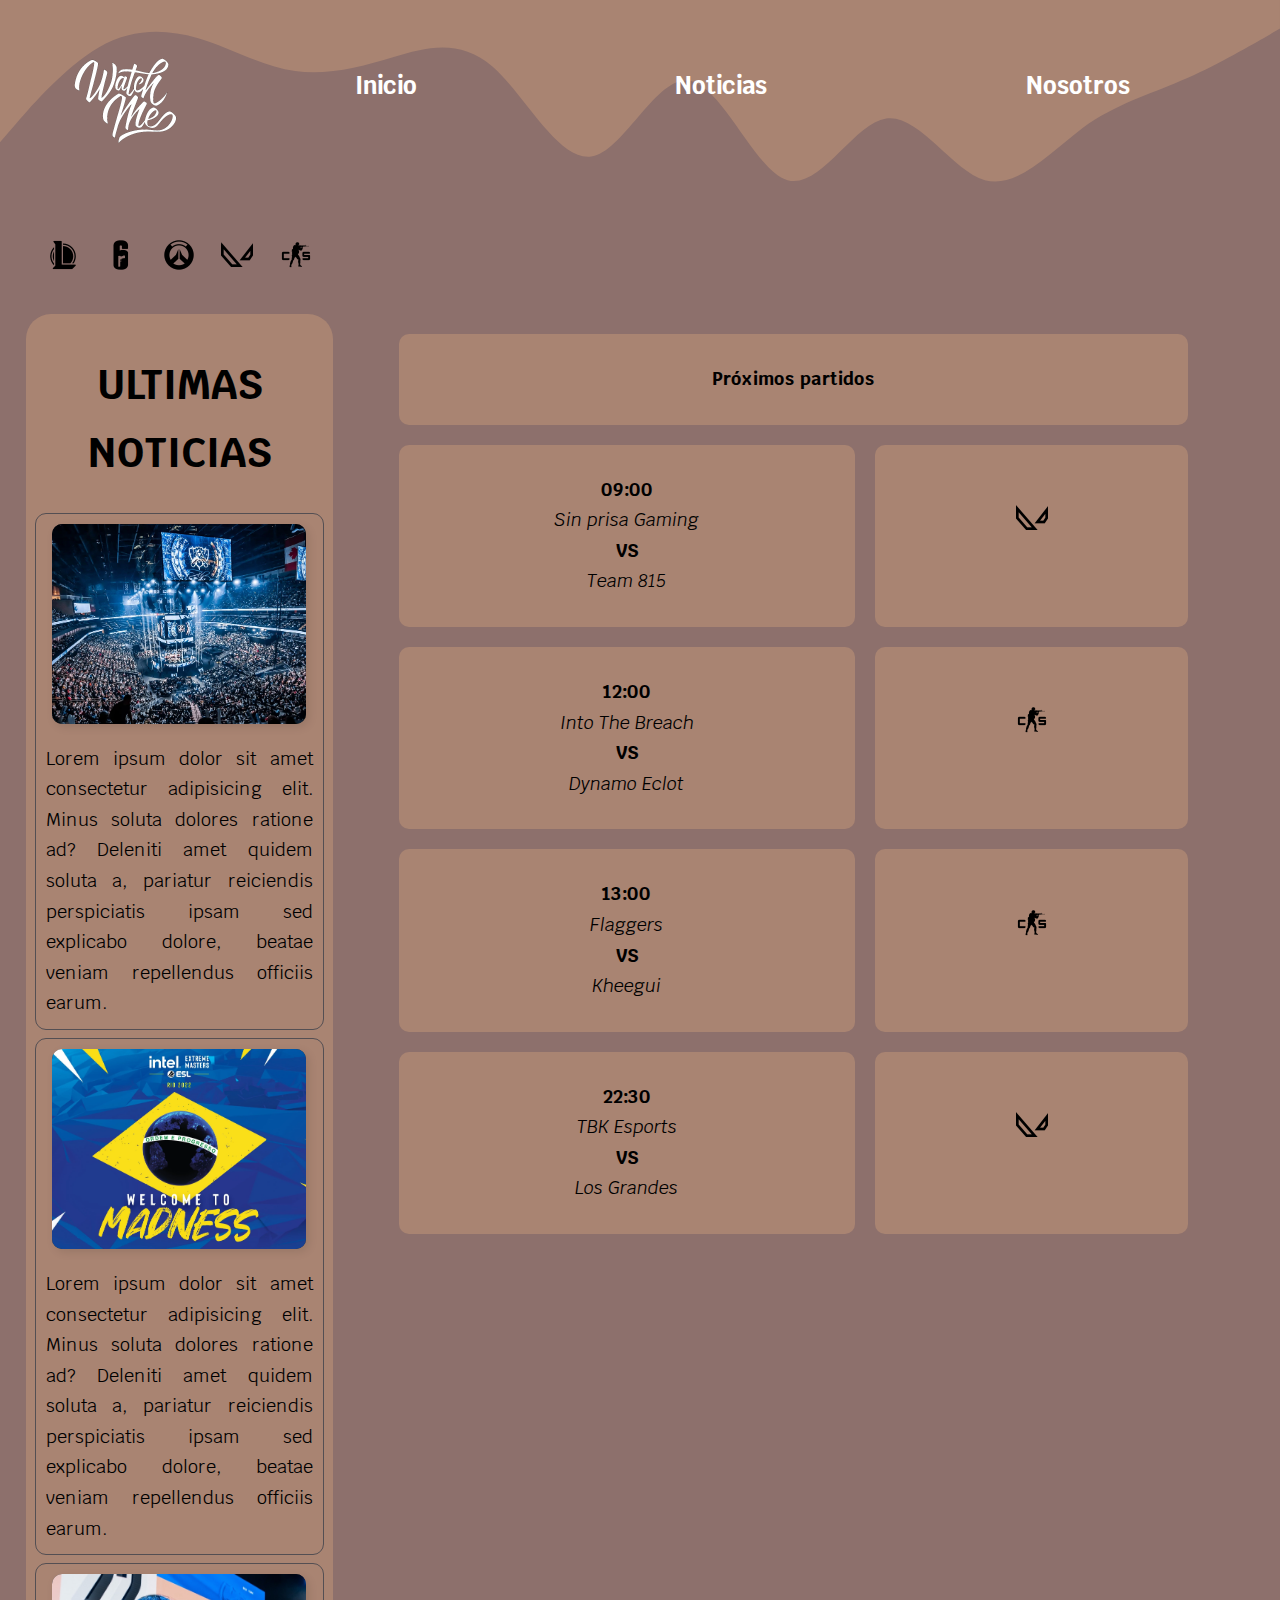
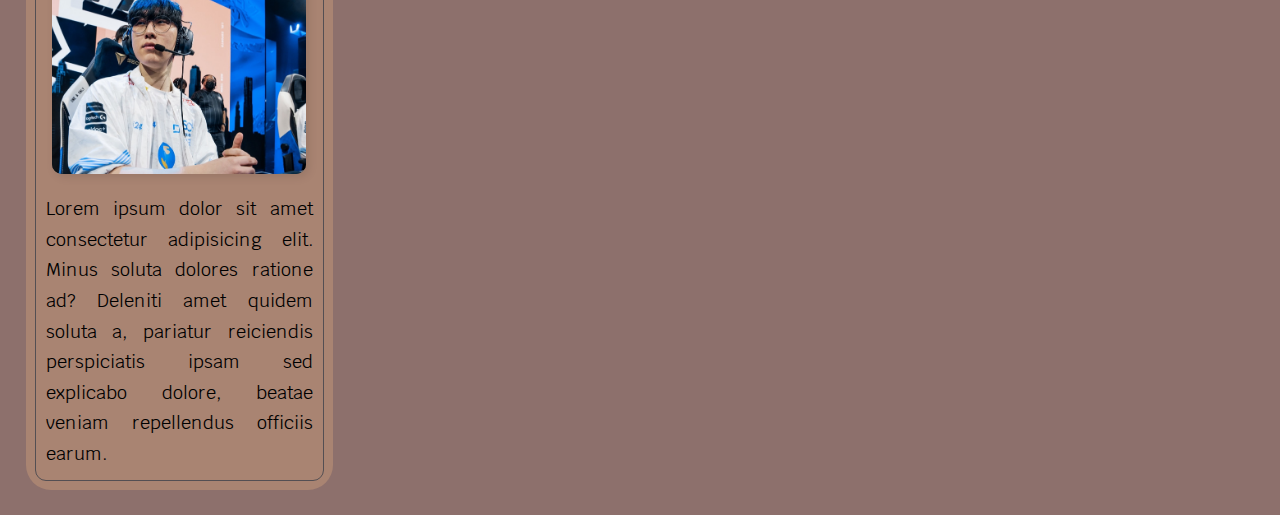
==== commit 35d0569f: "Card" ====
--- a/principal/index.html
+++ b/principal/index.html
@@ -21,7 +21,7 @@
                 <a href="index.html"><img src="../imagenes/watchme.png" alt="WatchMe" /></a>
                 <div class="navegacion-principal">
                     <a href="#" alt="Juegos">
-                        <h3>Juegos</h3>
+                        <h3>Inicio</h3>
                     </a>
                     <a href="#" alt="Noticias">
                         <h3>Noticias</h3>
@@ -58,7 +58,11 @@
                             <div class="tarjeta">
                                 <img class="tarjeta-img" src="../imagenes/finals.webp" alt="Imagen mundiales" />
                             </div>
-                            <p>Lorem ipsum dolor sit amet consectetur adipisicing elit. Minus soluta dolores ratione ad? Deleniti amet quidem soluta a, pariatur reiciendis perspiciatis ipsam sed explicabo dolore, beatae veniam repellendus officiis earum.</p>
+                            <p>
+                                Lorem ipsum dolor sit amet consectetur adipisicing elit. Minus soluta dolores ratione
+                                ad? Deleniti amet quidem soluta a, pariatur reiciendis perspiciatis ipsam sed explicabo
+                                dolore, beatae veniam repellendus officiis earum.
+                            </p>
                         </a>
                     </div>
                     <div class="noticia">
@@ -66,15 +70,26 @@
                             <div class="tarjeta">
                                 <img class="tarjeta-img" src="../imagenes/madness.webp" alt="Imagen mundiales" />
                             </div>
-                            <p>Lorem ipsum dolor sit amet consectetur adipisicing elit. Minus soluta dolores ratione ad? Deleniti amet quidem soluta a, pariatur reiciendis perspiciatis ipsam sed explicabo dolore, beatae veniam repellendus officiis earum.</p>
+                            <p>
+                                Lorem ipsum dolor sit amet consectetur adipisicing elit. Minus soluta dolores ratione
+                                ad? Deleniti amet quidem soluta a, pariatur reiciendis perspiciatis ipsam sed explicabo
+                                dolore, beatae veniam repellendus officiis earum.
+                            </p>
                         </a>
                     </div>
                     <div class="noticia">
                         <a href="#">
                             <div class="tarjeta">
-                                <img class="tarjeta-img" src="../imagenes/ultimasNoticias.jpeg" alt="Imagen mundiales" />
+                                <img
+                                    class="tarjeta-img"
+                                    src="../imagenes/ultimasNoticias.jpeg"
+                                    alt="Imagen mundiales" />
                             </div>
-                            <p>Lorem ipsum dolor sit amet consectetur adipisicing elit. Minus soluta dolores ratione ad? Deleniti amet quidem soluta a, pariatur reiciendis perspiciatis ipsam sed explicabo dolore, beatae veniam repellendus officiis earum.</p>
+                            <p>
+                                Lorem ipsum dolor sit amet consectetur adipisicing elit. Minus soluta dolores ratione
+                                ad? Deleniti amet quidem soluta a, pariatur reiciendis perspiciatis ipsam sed explicabo
+                                dolore, beatae veniam repellendus officiis earum.
+                            </p>
                         </a>
                     </div>
                 </div>
@@ -82,7 +97,7 @@
             <aside class="aside_derecha">
                 <table class="tabla">
                     <tr>
-                        <th colspan="2"><p>Partidos proximos</p></th>
+                        <th colspan="2"><p>Próximos partidos</p></th>
                     </tr>
                     <tr>
                         <td>
@@ -91,8 +106,11 @@
                             <strong><p>VS</p></strong>
                             <i><p>Team 815</p></i>
                         </td>
-                        <td>
+                        <td class="card">
                             <img src="../imagenes/Valorant.png" alt="Icono Valorant" />
+                            <div class="card__content">
+                                <h4>VALORANT</h4>
+                            </div>
                         </td>
                     </tr>
                     <tr>
@@ -102,8 +120,11 @@
                             <strong><p>VS</p></strong>
                             <i><p>Dynamo Eclot</p></i>
                         </td>
-                        <td>
-                            <img src="../imagenes/CSGO.png" alt="Icono Valorant" />
+                        <td class="card">
+                            <img src="../imagenes/CSGO.png" alt="Icono CSGO" />
+                            <div class="card__content">
+                                <h4>CSGO</h4>
+                            </div>
                         </td>
                     </tr>
                     <tr>
@@ -113,8 +134,11 @@
                             <strong><p>VS</p></strong>
                             <i><p>Kheegui</p></i>
                         </td>
-                        <td>
-                            <img src="../imagenes/CSGO.png" alt="Icono Valorant" />
+                        <td class="card">
+                            <img src="../imagenes/CSGO.png" alt="Icono CSGO" />
+                            <div class="card__content">
+                                <h4>CSGO</h4>
+                            </div>
                         </td>
                     </tr>
                     <tr>
@@ -124,8 +148,11 @@
                             <strong><p>VS</p></strong>
                             <i><p>Los Grandes</p></i>
                         </td>
-                        <td>
+                        <td class="card">
                             <img src="../imagenes/Valorant.png" alt="Icono Valorant" />
+                            <div class="card__content">
+                                <h4>VALORANT</h4>
+                            </div>
                         </td>
                     </tr>
                 </table>
--- a/css/style.css
+++ b/css/style.css
@@ -249,3 +249,51 @@
     text-align: center;
     padding: 3rem;
 }
+
+/* =================== TARJETAS =================== */
+
+.card {
+    position: relative;
+    background-size: cover;
+    z-index: 1;
+    overflow: hidden;
+}
+
+.card::before,
+.card::after {
+    content: "";
+    position: absolute;
+    left: 0;
+    width: 100%;
+    height: calc(60% + 35px);
+    background-color: var(--fondo);
+    transition: transform 0.5s 0.12s ease-in;
+    z-index: -1;
+}
+
+.card::before {
+    top: 0;
+    clip-path: polygon(0 0, 100% 0, 100% 45%, 0% 100%);
+    transform: translateY(-100%);
+}
+
+.card::after {
+    bottom: 0;
+    clip-path: polygon(0 55%, 100% 0, 100% 100%, 0% 100%);
+    transform: translateY(100%);
+}
+
+.card__content {
+    opacity: 0;
+    transition: opacity 0.25s;
+}
+
+.card:hover::before,
+.card:hover::after {
+    transform: translateY(0);
+}
+
+.card:hover .card__content {
+    opacity: 1;
+    transition-delay: 0.5s;
+}
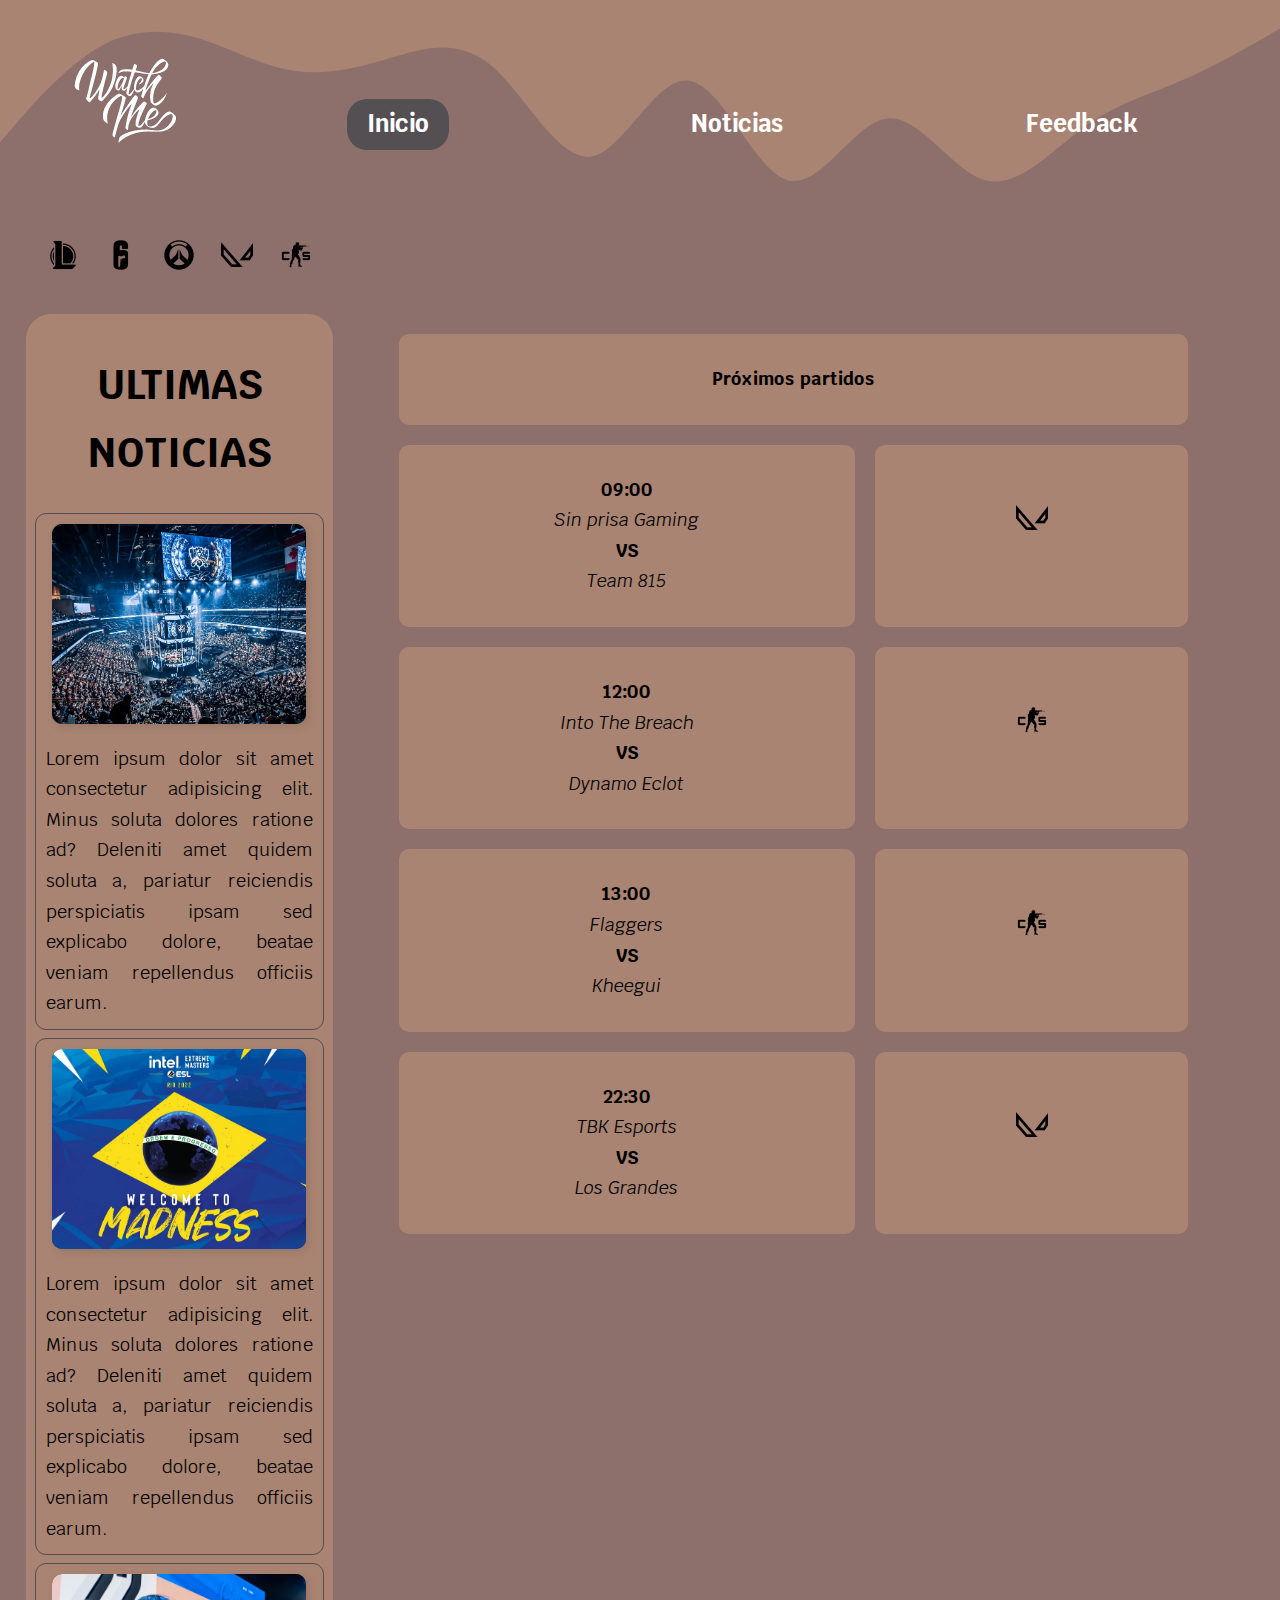
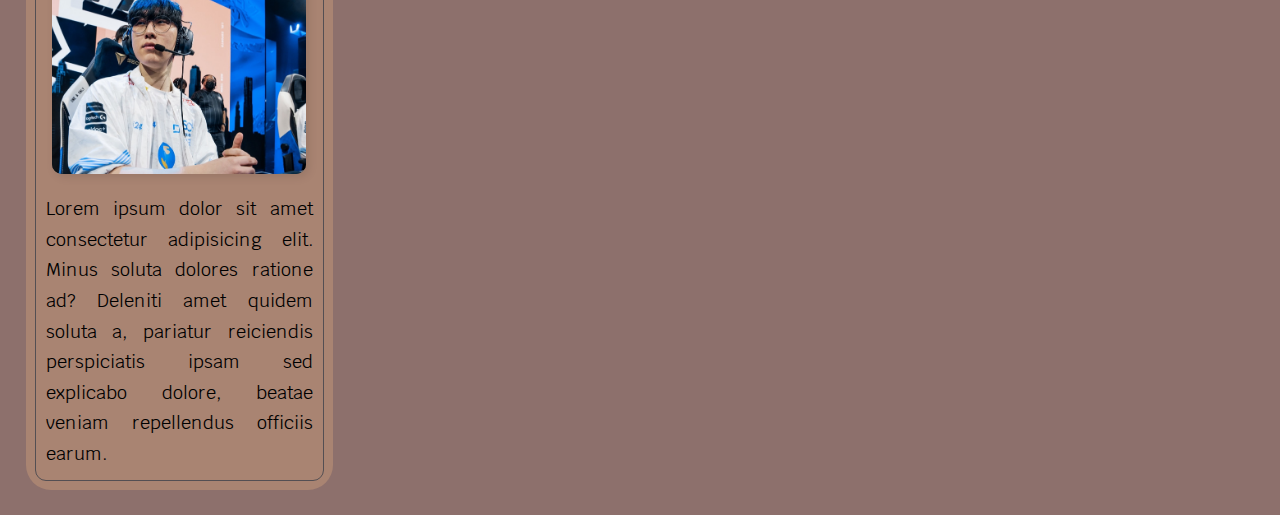
==== commit 7e5dfb50: "Formulario" ====
--- a/principal/index.html
+++ b/principal/index.html
@@ -20,14 +20,14 @@
             <div class="headerDiv">
                 <a href="index.html"><img src="../imagenes/watchme.png" alt="WatchMe" /></a>
                 <div class="navegacion-principal">
-                    <a href="#" alt="Juegos">
-                        <h3>Inicio</h3>
+                    <a href="index.html" alt="Juegos">
+                        <h3 class="titulo-seleccionado">Inicio</h3>
                     </a>
                     <a href="#" alt="Noticias">
                         <h3>Noticias</h3>
                     </a>
-                    <a href="#" alt="Nosotros">
-                        <h3>Nosotros</h3>
+                    <a href="feedback.html" alt="Feedback">
+                        <h3>Feedback</h3>
                     </a>
                 </div>
             </div>
--- a/css/style.css
+++ b/css/style.css
@@ -102,11 +102,11 @@
         grid-template-columns: 1fr 5fr;
     }
     .navegacion-principal {
-        margin-top: 4rem;
         display: flex;
         flex-direction: row;
         justify-content: space-around;
         font-size: 3rem;
+        align-items: center;
     }
     .headerDiv img {
         max-width: 20rem;
@@ -115,6 +115,13 @@
 
 .navegacion-principal a:hover {
     color: var(--iconografia);
+}
+
+.titulo-seleccionado {
+    color: var(--blanco);
+    border-radius: 2rem;
+    padding: 0.5rem 2rem;
+    background: var(--iconografia);
 }
 
 /* =================== ICONOS =================== */
@@ -267,7 +274,7 @@
     width: 100%;
     height: calc(60% + 35px);
     background-color: var(--fondo);
-    transition: transform 0.5s 0.12s ease-in;
+    transition: transform 0.2s 0.12s ease-in;
     z-index: -1;
 }
 
@@ -295,5 +302,5 @@
 
 .card:hover .card__content {
     opacity: 1;
-    transition-delay: 0.5s;
-}
+    transition-delay: 0.1s;
+}
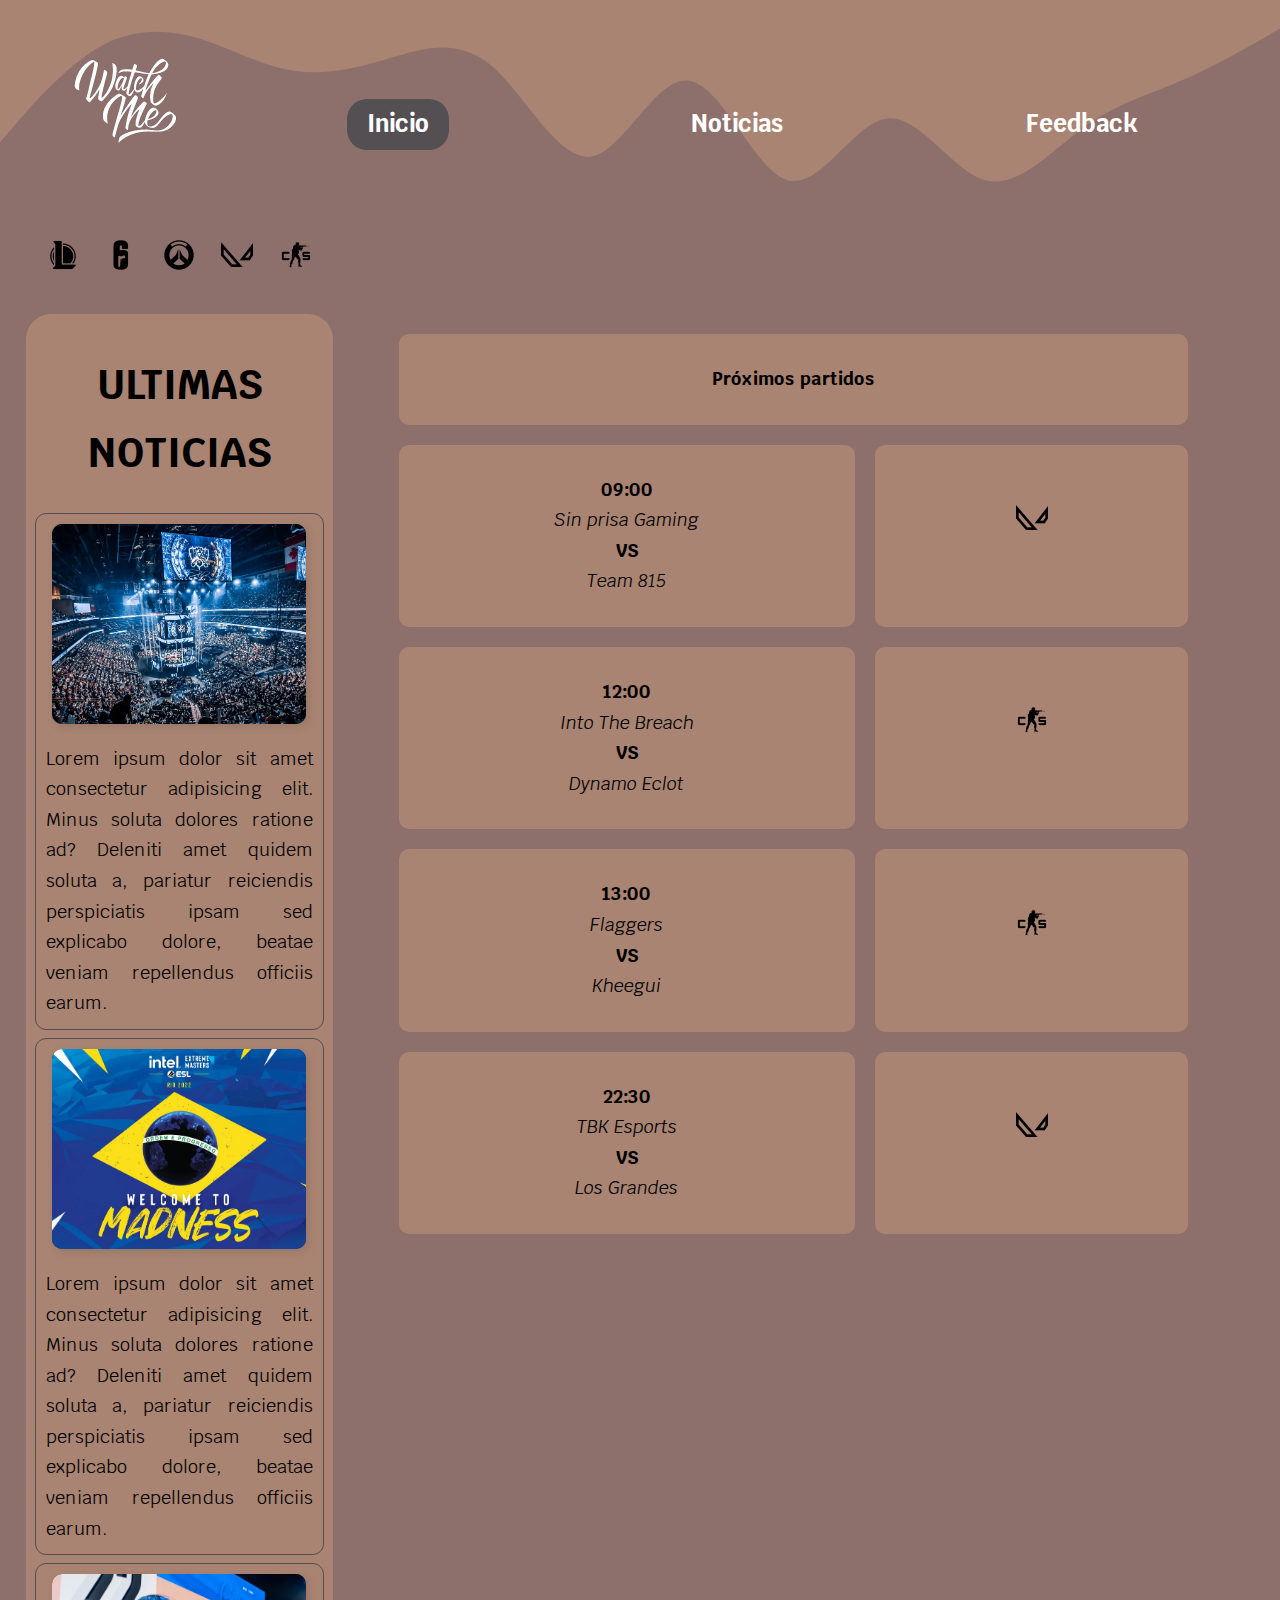
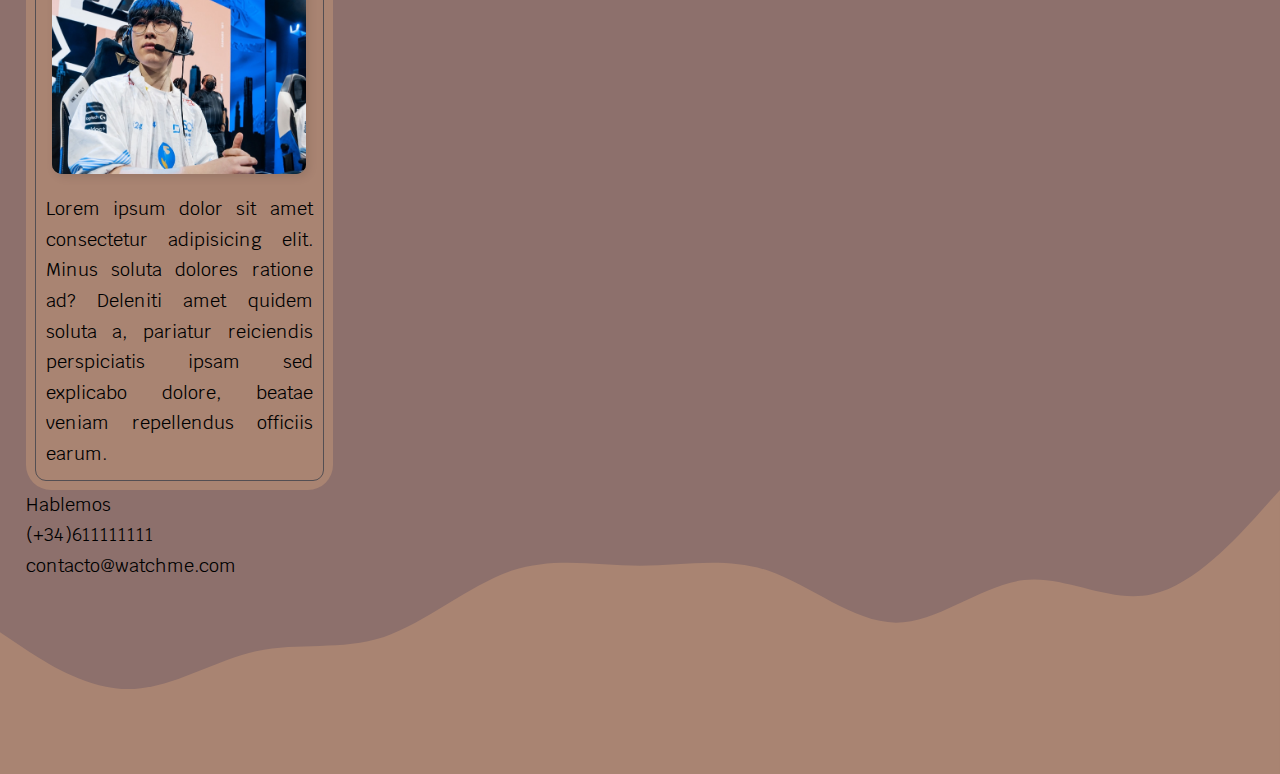
==== commit ef3e22d6: "pagina" ====
--- a/principal/index.html
+++ b/principal/index.html
@@ -158,6 +158,22 @@
                 </table>
             </aside>
         </main>
-        <footer></footer>
+        <footer>
+            <div>
+                <svg class="waves__footer" xmlns="http://www.w3.org/2000/svg" viewBox="0 0 1440 320">
+                    <path
+                        fill="#a98472"
+                        fill-opacity="1"
+                        d="M0,160L24,176C48,192,96,224,144,224C192,224,240,192,288,181.3C336,171,384,181,432,165.3C480,149,528,107,576,90.7C624,75,672,85,720,85.3C768,85,816,75,864,90.7C912,107,960,149,1008,149.3C1056,149,1104,107,1152,101.3C1200,96,1248,128,1296,117.3C1344,107,1392,53,1416,26.7L1440,0L1440,320L1416,320C1392,320,1344,320,1296,320C1248,320,1200,320,1152,320C1104,320,1056,320,1008,320C960,320,912,320,864,320C816,320,768,320,720,320C672,320,624,320,576,320C528,320,480,320,432,320C384,320,336,320,288,320C240,320,192,320,144,320C96,320,48,320,24,320L0,320Z"></path>
+                </svg>
+                <div class="uno">
+                    <p>Hablemos</p>
+                    <p>(+34)611111111</p>
+                    <p>contacto@watchme.com</p>
+                </div>
+                <div class="dos"></div>
+                <div class="tres"></div>
+            </div>
+        </footer>
     </body>
 </html>
--- a/css/style.css
+++ b/css/style.css
@@ -304,3 +304,11 @@
     opacity: 1;
     transition-delay: 0.1s;
 }
+
+/* =================== FOOTER =================== */
+
+.waves__footer {
+    position: absolute;
+    z-index: -1;
+    left: 0;
+}
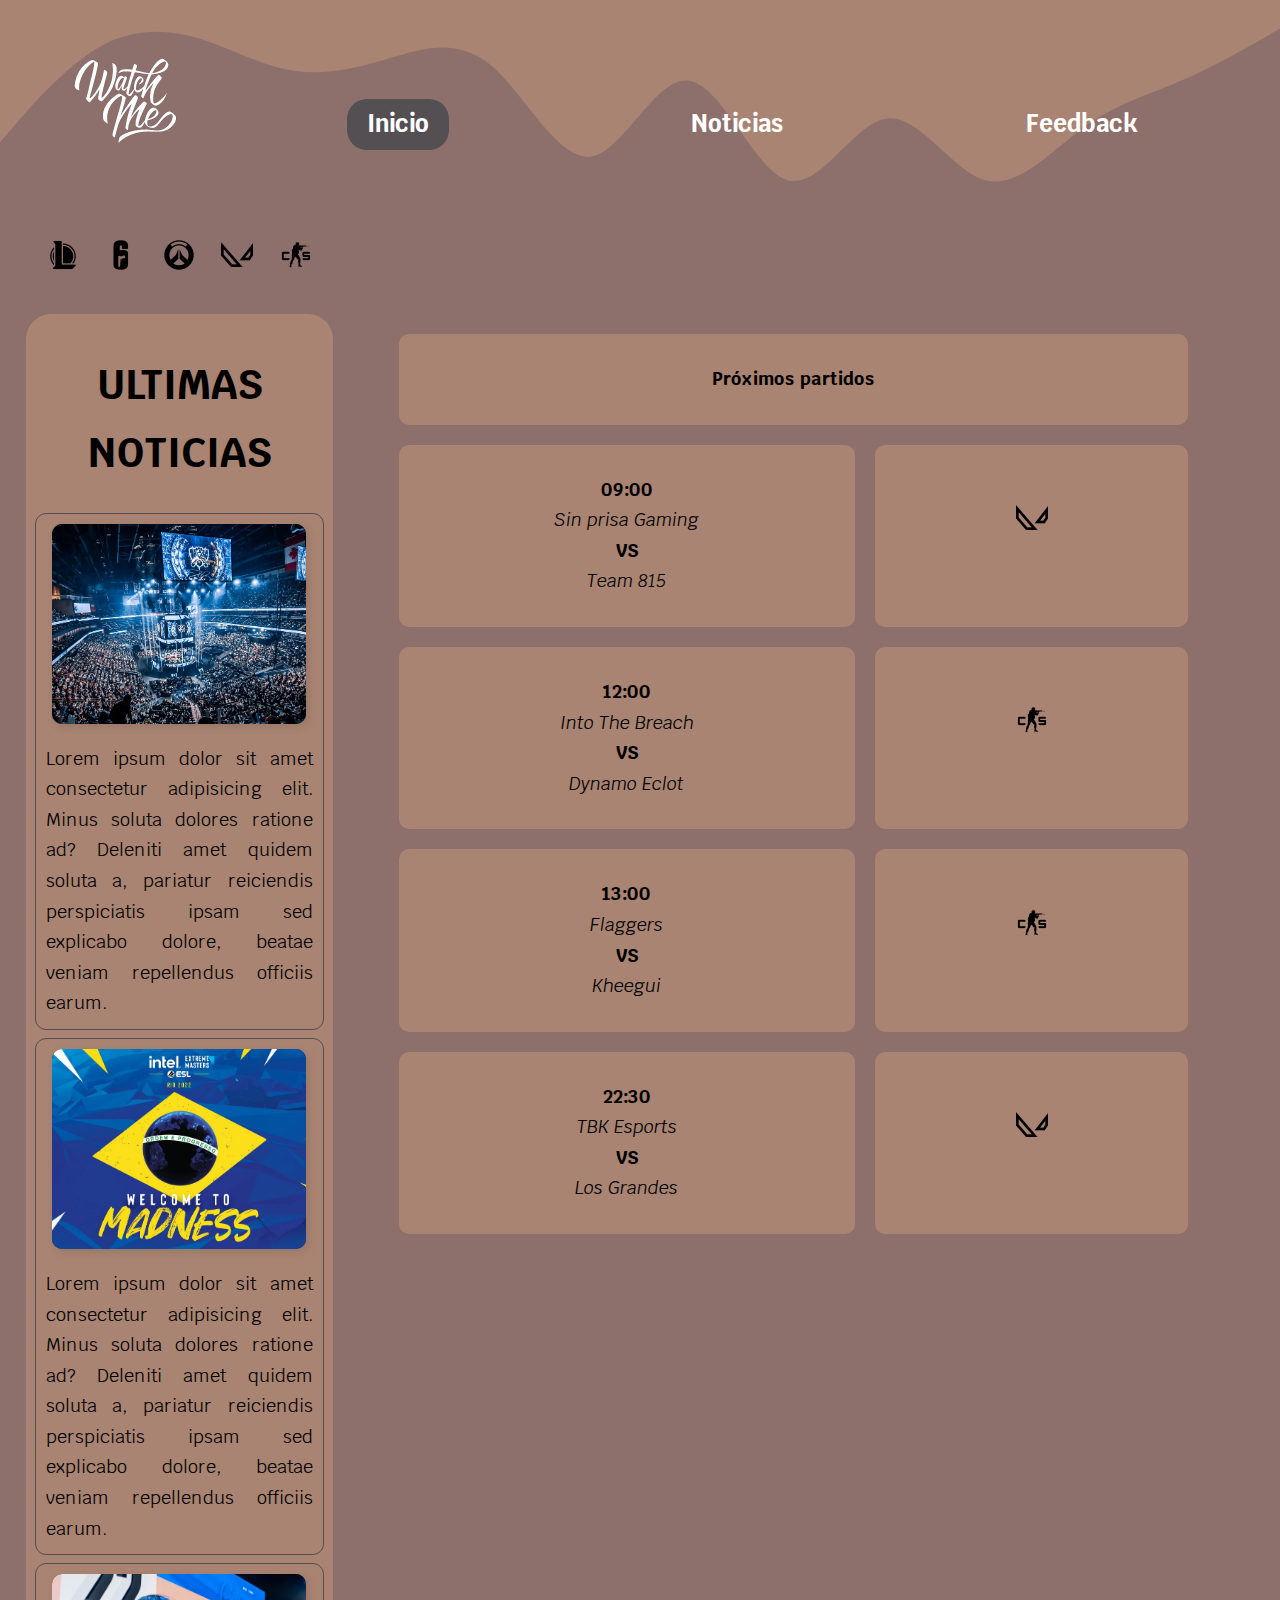
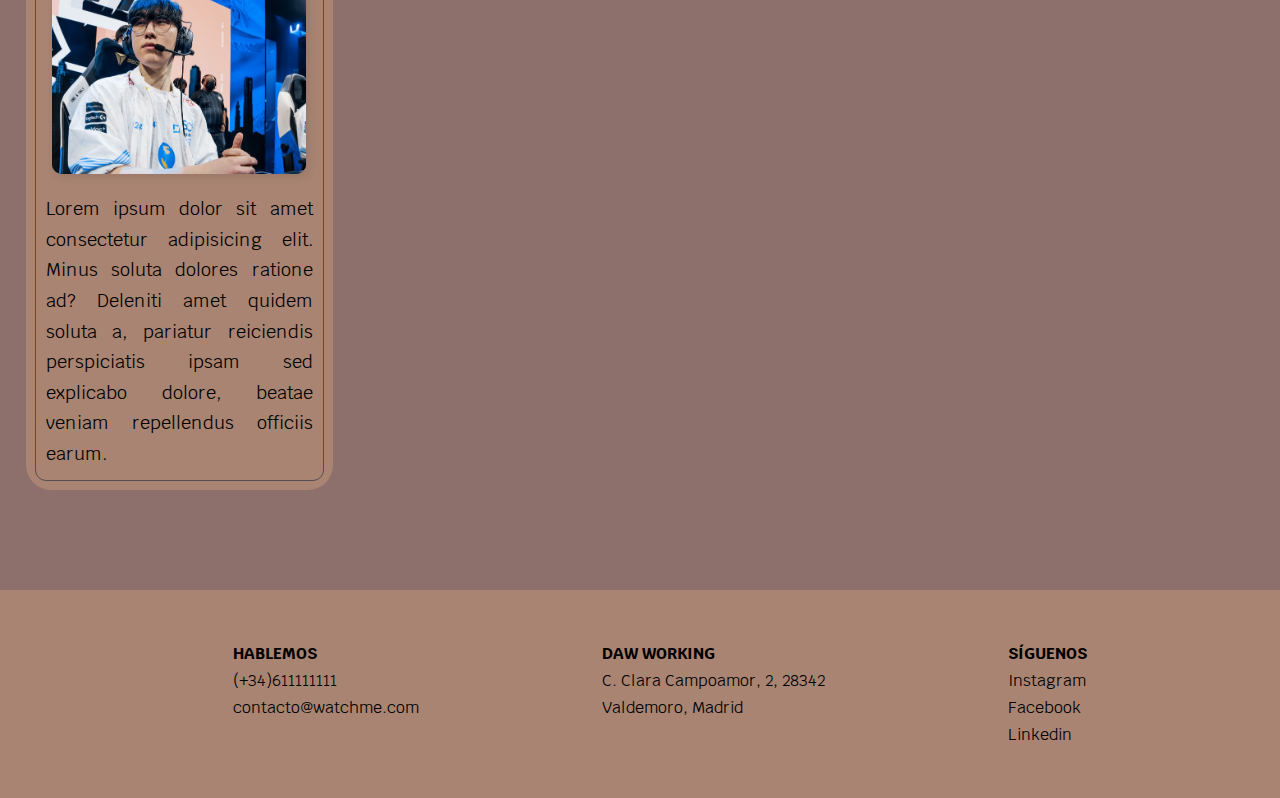
==== commit 3d41ad09: "lista" ====
--- a/principal/index.html
+++ b/principal/index.html
@@ -159,20 +159,29 @@
             </aside>
         </main>
         <footer>
-            <div>
-                <svg class="waves__footer" xmlns="http://www.w3.org/2000/svg" viewBox="0 0 1440 320">
-                    <path
-                        fill="#a98472"
-                        fill-opacity="1"
-                        d="M0,160L24,176C48,192,96,224,144,224C192,224,240,192,288,181.3C336,171,384,181,432,165.3C480,149,528,107,576,90.7C624,75,672,85,720,85.3C768,85,816,75,864,90.7C912,107,960,149,1008,149.3C1056,149,1104,107,1152,101.3C1200,96,1248,128,1296,117.3C1344,107,1392,53,1416,26.7L1440,0L1440,320L1416,320C1392,320,1344,320,1296,320C1248,320,1200,320,1152,320C1104,320,1056,320,1008,320C960,320,912,320,864,320C816,320,768,320,720,320C672,320,624,320,576,320C528,320,480,320,432,320C384,320,336,320,288,320C240,320,192,320,144,320C96,320,48,320,24,320L0,320Z"></path>
-                </svg>
+            <div class="contenedor_footer">
                 <div class="uno">
-                    <p>Hablemos</p>
-                    <p>(+34)611111111</p>
-                    <p>contacto@watchme.com</p>
+                    <ul>
+                        <li><b>HABLEMOS</b></li>
+                        <li>(+34)611111111</li>
+                        <li>contacto@watchme.com</li>
+                    </ul>
                 </div>
-                <div class="dos"></div>
-                <div class="tres"></div>
+                <div class="dos">
+                    <ul>
+                        <li><b>DAW WORKING</b></li>
+                        <li>C. Clara Campoamor, 2, 28342</li>
+                        <li>Valdemoro, Madrid</li>
+                    </ul>
+                </div>
+                <div class="tres">
+                    <ul>
+                        <li><b>SÍGUENOS</b></li>
+                        <li><a href="#">Instagram</a></li>
+                        <li><a href="#">Facebook</a></li>
+                        <li><a href="">Linkedin</a></li>
+                    </ul>
+                </div>
             </div>
         </footer>
     </body>
--- a/css/style.css
+++ b/css/style.css
@@ -307,8 +307,24 @@
 
 /* =================== FOOTER =================== */
 
-.waves__footer {
+ul {
+    list-style: none;
+}
+
+ul a {
+    color: black;
+}
+
+footer {
     position: absolute;
-    z-index: -1;
     left: 0;
-}
+    right: 0;
+}
+
+.contenedor_footer {
+    display: flex;
+    justify-content: space-evenly;
+    margin-top: 10rem;
+    background-color: var(--secundario);
+    padding: 5rem;
+}
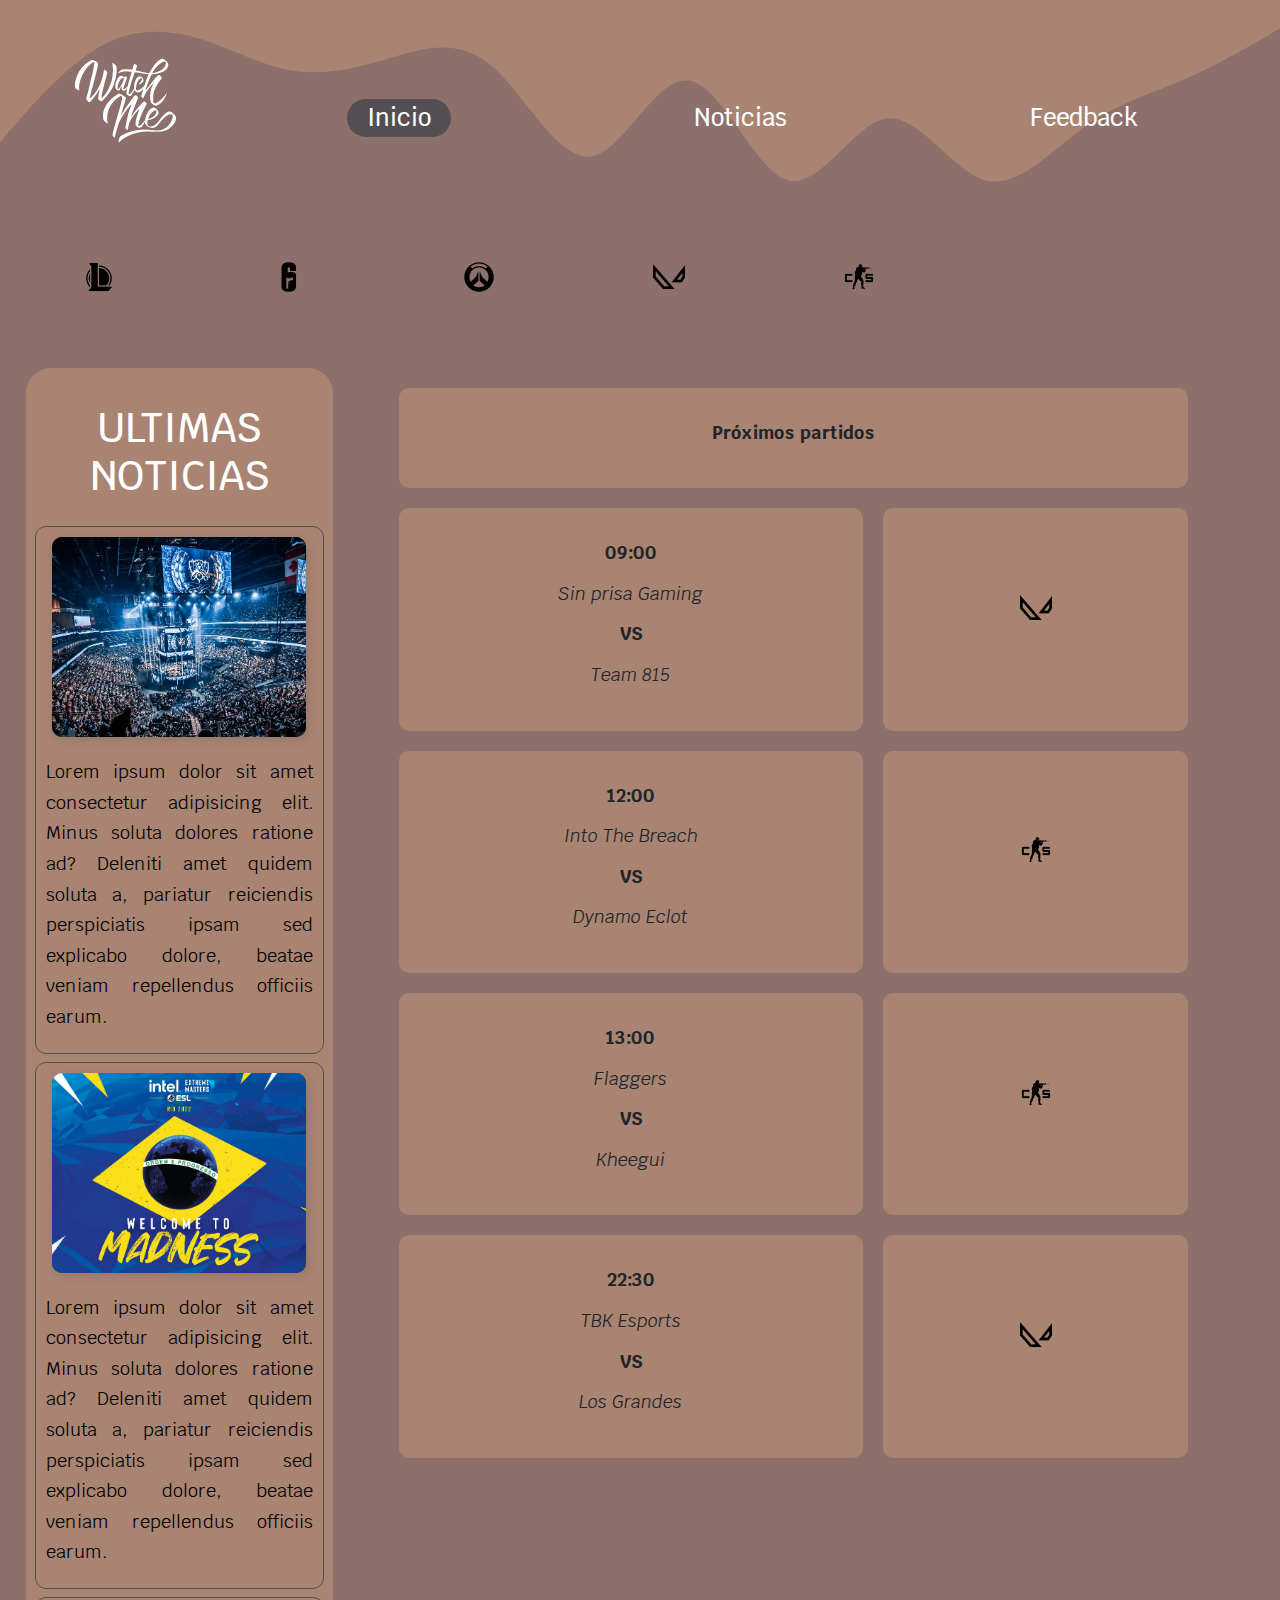
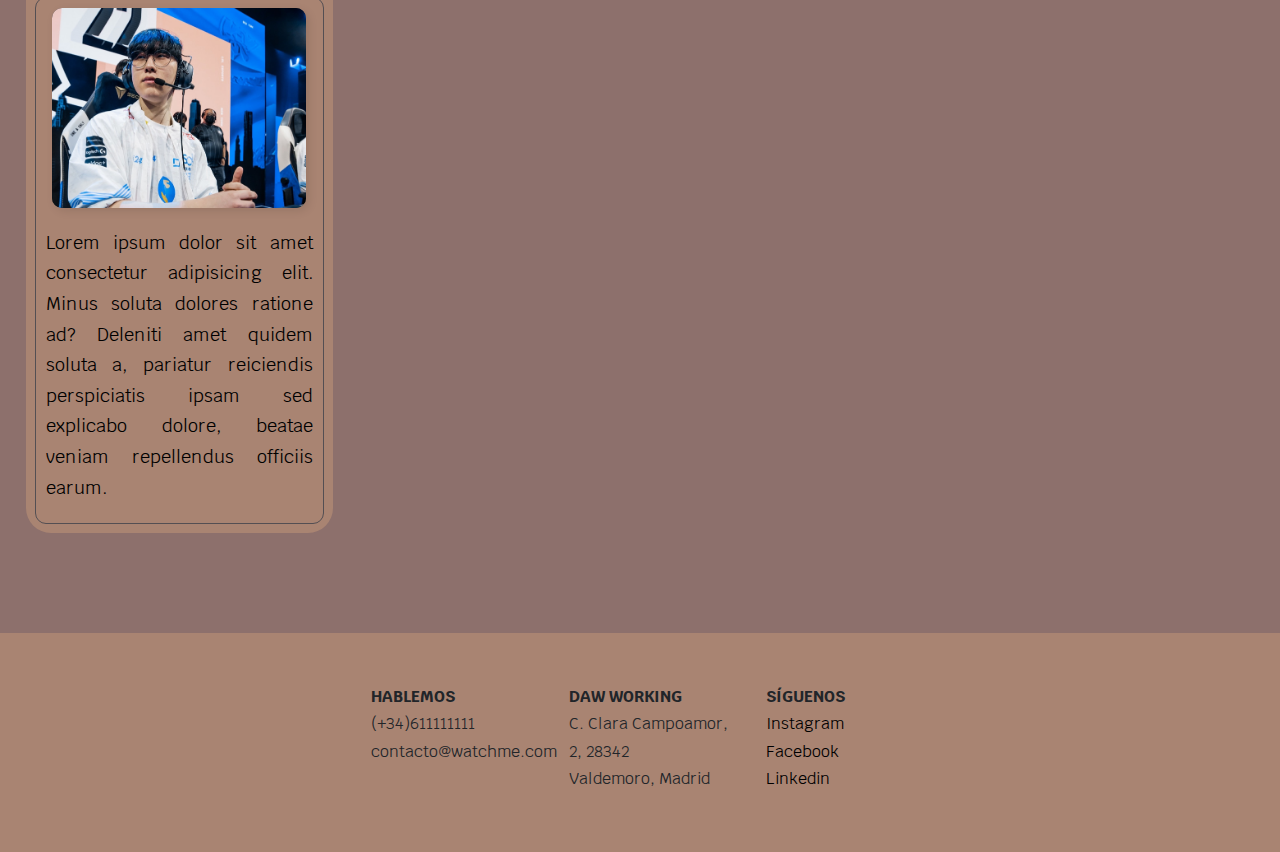
==== commit 2ac5d600: "bootstrap" ====
--- a/principal/index.html
+++ b/principal/index.html
@@ -4,8 +4,15 @@
         <meta charset="UTF-8" />
         <meta name="viewport" content="width=device-width, initial-scale=1.0" />
         <link href="https://fonts.googleapis.com/css2?family=Krub:wght@400;700&display=swap" rel="stylesheet" />
+        <link href="https://fonts.googleapis.com/css2?family=Krub:wght@400;700&display=swap" rel="stylesheet" />
+        <!-- Latest compiled and minified CSS -->
+        <link href="https://cdn.jsdelivr.net/npm/bootstrap@5.2.3/dist/css/bootstrap.min.css" rel="stylesheet" />
+
+        <!-- Latest compiled JavaScript -->
+        <script src="https://cdn.jsdelivr.net/npm/bootstrap@5.2.3/dist/js/bootstrap.bundle.min.js"></script>
         <link rel="stylesheet" href="../css/normalize.css" />
         <link rel="stylesheet" href="../css/style.css" />
+        <link rel="stylesheet" href="../css/form.css" />
         <title>eWatch Me</title>
     </head>
 
@@ -32,22 +39,34 @@
                 </div>
             </div>
         </header>
-        <div class="iconos">
-            <a href="juegos/LeagueOfLegens.html" alt="LoL" class="icono">
-                <img src="../imagenes/LoL.png" alt="League Of Legends" />
-            </a>
-            <a href="juegos/Rainbow6.html" alt="RainbowSix" class="icono">
-                <img src="../imagenes/R6.png" alt="RainbowSix" />
-            </a>
-            <a href="juegos/Overwatch2.html" alt="Overwatch2" class="icono">
-                <img src="../imagenes/Overwatch.png" alt="Overwatch2" />
-            </a>
-            <a href="juegos/Valorant.html" alt="Valorant" class="icono">
-                <img src="../imagenes/Valorant.png" alt="Valorant" />
-            </a>
-            <a href="juegos/CSGO.html" alt="CSGO" class="icono">
-                <img src="../imagenes/CSGO.png" alt="CounterStrike" />
-            </a>
+        <div class="container py-5">
+            <div class="row">
+                <div class="col-md-2 mb-3">
+                    <a href="juegos/LeagueOfLegens.html" class="d-block icono">
+                        <img src="../imagenes/LoL.png" alt="League Of Legends" class="img-fluid" />
+                    </a>
+                </div>
+                <div class="col-md-2 mb-3">
+                    <a href="juegos/Rainbow6.html" class="d-block icono">
+                        <img src="../imagenes/R6.png" alt="RainbowSix" class="img-fluid" />
+                    </a>
+                </div>
+                <div class="col-md-2 mb-3">
+                    <a href="juegos/Overwatch2.html" class="d-block icono">
+                        <img src="../imagenes/Overwatch.png" alt="Overwatch2" class="img-fluid" />
+                    </a>
+                </div>
+                <div class="col-md-2 mb-3">
+                    <a href="juegos/Valorant.html" class="d-block icono">
+                        <img src="../imagenes/Valorant.png" alt="Valorant" class="img-fluid" />
+                    </a>
+                </div>
+                <div class="col-md-2 mb-3">
+                    <a href="juegos/CSGO.html" class="d-block icono">
+                        <img src="../imagenes/CSGO.png" alt="CounterStrike" class="img-fluid" />
+                    </a>
+                </div>
+            </div>
         </div>
         <main class="principal">
             <aside class="aside_izquierda">
@@ -106,7 +125,7 @@
                             <strong><p>VS</p></strong>
                             <i><p>Team 815</p></i>
                         </td>
-                        <td class="card">
+                        <td class="">
                             <img src="../imagenes/Valorant.png" alt="Icono Valorant" />
                             <div class="card__content">
                                 <h4>VALORANT</h4>
@@ -120,7 +139,7 @@
                             <strong><p>VS</p></strong>
                             <i><p>Dynamo Eclot</p></i>
                         </td>
-                        <td class="card">
+                        <td class="">
                             <img src="../imagenes/CSGO.png" alt="Icono CSGO" />
                             <div class="card__content">
                                 <h4>CSGO</h4>
@@ -134,7 +153,7 @@
                             <strong><p>VS</p></strong>
                             <i><p>Kheegui</p></i>
                         </td>
-                        <td class="card">
+                        <td class="">
                             <img src="../imagenes/CSGO.png" alt="Icono CSGO" />
                             <div class="card__content">
                                 <h4>CSGO</h4>
@@ -148,7 +167,7 @@
                             <strong><p>VS</p></strong>
                             <i><p>Los Grandes</p></i>
                         </td>
-                        <td class="card">
+                        <td class="">
                             <img src="../imagenes/Valorant.png" alt="Icono Valorant" />
                             <div class="card__content">
                                 <h4>VALORANT</h4>
@@ -160,27 +179,29 @@
         </main>
         <footer>
             <div class="contenedor_footer">
-                <div class="uno">
-                    <ul>
-                        <li><b>HABLEMOS</b></li>
-                        <li>(+34)611111111</li>
-                        <li>contacto@watchme.com</li>
-                    </ul>
-                </div>
-                <div class="dos">
-                    <ul>
-                        <li><b>DAW WORKING</b></li>
-                        <li>C. Clara Campoamor, 2, 28342</li>
-                        <li>Valdemoro, Madrid</li>
-                    </ul>
-                </div>
-                <div class="tres">
-                    <ul>
-                        <li><b>SÍGUENOS</b></li>
-                        <li><a href="#">Instagram</a></li>
-                        <li><a href="#">Facebook</a></li>
-                        <li><a href="">Linkedin</a></li>
-                    </ul>
+                <div class="row">
+                    <div class="col-4 uno">
+                        <ul>
+                            <li><b>HABLEMOS</b></li>
+                            <li>(+34)611111111</li>
+                            <li>contacto@watchme.com</li>
+                        </ul>
+                    </div>
+                    <div class="col-4 dos">
+                        <ul>
+                            <li><b>DAW WORKING</b></li>
+                            <li>C. Clara Campoamor, 2, 28342</li>
+                            <li>Valdemoro, Madrid</li>
+                        </ul>
+                    </div>
+                    <div class="col-4 tres">
+                        <ul>
+                            <li><b>SÍGUENOS</b></li>
+                            <li><a href="#">Instagram</a></li>
+                            <li><a href="#">Facebook</a></li>
+                            <li><a href="">Linkedin</a></li>
+                        </ul>
+                    </div>
                 </div>
             </div>
         </footer>
--- a/css/form.css
+++ b/css/form.css
@@ -0,0 +1,40 @@
+label,
+input,
+select,
+textarea,
+button {
+    text-align: center;
+    margin: 0 auto;
+    display: block;
+    padding: 0;
+    border: none;
+    outline: none;
+    margin-bottom: 20px;
+}
+
+h1 {
+    color: white;
+}
+
+.input__config {
+    background: #ecf0f3;
+    padding: 20px 50px;
+    border-radius: 10px;
+    box-shadow: inset 6px 6px 6px #cbced1, inset -6px -6px 6px white;
+}
+
+button {
+    width: 20%;
+    color: white;
+    margin-top: 20px;
+    background: #544f53;
+    height: 40px;
+    border-radius: 20px;
+    cursor: pointer;
+    font-weight: 900;
+}
+
+button:hover {
+    background-color: white;
+    color: #544f53;
+}
